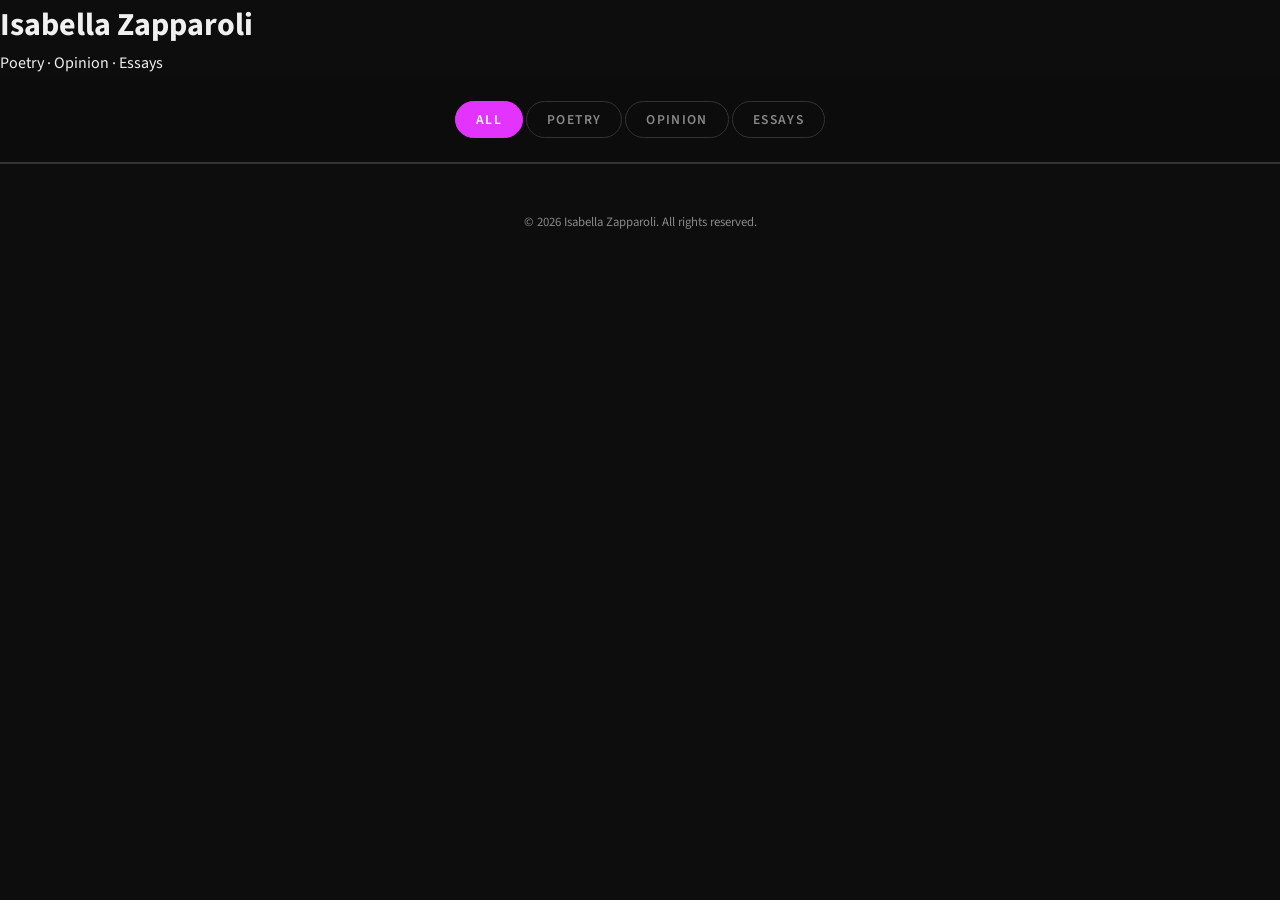
==== index.html @ a31c7388 "Update site with Isabella Zapparoli branding and all 7 writing pieces" ====
<!DOCTYPE html>
<html lang="en">
<head>
    <meta charset="UTF-8">
    <meta name="viewport" content="width=device-width, initial-scale=1.0">
    <title>Isabella Zapparoli — Poetry · Opinion · Essays</title>
    <meta name="description" content="Writing portfolio of Isabella Zapparoli — poetry, opinion pieces, and essays.">
    <link rel="preconnect" href="https://fonts.googleapis.com">
    <link rel="preconnect" href="https://fonts.gstatic.com" crossorigin>
    <link href="https://fonts.googleapis.com/css2?family=Playfair+Display:ital,wght@0,400;0,500;0,600;0,700;0,800;0,900;1,400;1,500;1,600;1,700&family=Source+Sans+3:ital,wght@0,300;0,400;0,500;0,600;0,700;1,300;1,400;1,500&display=swap" rel="stylesheet">
    <link rel="stylesheet" href="./style.css">
</head>
<body>

    <!-- Hero -->
    <header class="hero">
        <div class="hero-inner">
            <h1 class="hero-title">Isabella Zapparoli</h1>
            <p class="hero-subtitle">Poetry · Opinion · Essays</p>
        </div>
        <div class="hero-decoration" aria-hidden="true">
            <span class="deco-line deco-line--1"></span>
            <span class="deco-line deco-line--2"></span>
            <span class="deco-line deco-line--3"></span>
        </div>
    </header>

    <!-- Sticky Filter Bar -->
    <nav class="filter-bar" id="filterBar">
        <div class="filter-bar-inner">
            <button class="filter-btn active" data-filter="All">All</button>
            <button class="filter-btn" data-filter="Poetry">Poetry</button>
            <button class="filter-btn" data-filter="Opinion">Opinion</button>
            <button class="filter-btn" data-filter="Essays">Essays</button>
        </div>
    </nav>

    <!-- Card Grid -->
    <main class="grid-container" id="gridContainer">
        <div class="card-grid" id="cardGrid">
            <!-- Cards injected by JS -->
        </div>
        <div class="no-results" id="noResults" style="display:none;">
            <p>No pieces in this category yet.</p>
        </div>
    </main>

    <!-- Reader Overlay -->
    <div class="reader-overlay" id="readerOverlay" aria-hidden="true">
        <div class="reader-backdrop" id="readerBackdrop"></div>
        <div class="reader-panel" id="readerPanel">
            <button class="reader-close" id="readerClose" aria-label="Close reader">
                <svg width="28" height="28" viewBox="0 0 28 28" fill="none">
                    <line x1="6" y1="6" x2="22" y2="22" stroke="currentColor" stroke-width="2" stroke-linecap="round"/>
                    <line x1="22" y1="6" x2="6" y2="22" stroke="currentColor" stroke-width="2" stroke-linecap="round"/>
                </svg>
            </button>
            <div class="reader-content" id="readerContent">
                <!-- Filled by JS -->
            </div>
        </div>
    </div>

    <!-- Footer -->
    <footer class="site-footer">
        <p>&copy; 2026 Isabella Zapparoli. All rights reserved.</p>
    </footer>

    <script src="./app.js"></script>
</body>
</html>
---- style.css ----
/* === VARIABLES === */
:root {
  --color-bg: #0d0d0d;
  --color-surface: #1a1a1a;
  --color-surface-hover: #252525;
  --color-accent-1: #FF6B35;
  --color-accent-2: #E233FF;
  --color-accent-3: #00D4AA;
  --color-accent-4: #FFD700;
  --color-text: #f0f0f0;
  --color-text-muted: #888;
  --color-border: #333;
  --font-display: 'Playfair Display', Georgia, serif;
  --font-body: 'Source Sans 3', 'Segoe UI', sans-serif;
  --radius: 8px;
  --transition: 0.3s cubic-bezier(0.25, 0.46, 0.45, 0.94);
}

/* === RESET === */
*, *::before, *::after {
  margin: 0;
  padding: 0;
  box-sizing: border-box;
}

html {
  scroll-behavior: smooth;
}

body {
  font-family: var(--font-body);
  background: var(--color-bg);
  color: var(--color-text);
  line-height: 1.6;
  min-height: 100vh;
}

/* === HEADER === */
.site-header {
  text-align: center;
  padding: 5rem 2rem 3rem;
  background: linear-gradient(135deg, #0d0d0d 0%, #1a0a2e 50%, #0d0d0d 100%);
  position: relative;
  overflow: hidden;
}

.site-header::before {
  content: '';
  position: absolute;
  top: -50%;
  left: -50%;
  width: 200%;
  height: 200%;
  background: radial-gradient(circle at 30% 50%, rgba(226, 51, 255, 0.08) 0%, transparent 50%),
              radial-gradient(circle at 70% 50%, rgba(255, 107, 53, 0.08) 0%, transparent 50%);
  animation: headerGlow 8s ease-in-out infinite alternate;
}

@keyframes headerGlow {
  0% { transform: translate(0, 0); }
  100% { transform: translate(-5%, 5%); }
}

.site-title {
  font-family: var(--font-display);
  font-size: clamp(2.5rem, 6vw, 5rem);
  font-weight: 900;
  letter-spacing: -0.02em;
  background: linear-gradient(135deg, var(--color-accent-1), var(--color-accent-2));
  -webkit-background-clip: text;
  -webkit-text-fill-color: transparent;
  background-clip: text;
  position: relative;
  z-index: 1;
}

.site-subtitle {
  font-family: var(--font-body);
  font-size: 1.1rem;
  font-weight: 300;
  letter-spacing: 0.3em;
  text-transform: uppercase;
  color: var(--color-text-muted);
  margin-top: 0.75rem;
  position: relative;
  z-index: 1;
}

/* === FILTER BAR === */
.filter-bar {
  display: flex;
  justify-content: center;
  gap: 0.5rem;
  padding: 1.5rem 2rem;
  flex-wrap: wrap;
  position: sticky;
  top: 0;
  z-index: 100;
  background: rgba(13, 13, 13, 0.9);
  backdrop-filter: blur(12px);
  border-bottom: 1px solid var(--color-border);
}

.filter-btn {
  font-family: var(--font-body);
  font-size: 0.85rem;
  font-weight: 600;
  text-transform: uppercase;
  letter-spacing: 0.1em;
  padding: 0.5rem 1.25rem;
  border: 1px solid var(--color-border);
  border-radius: 2rem;
  background: transparent;
  color: var(--color-text-muted);
  cursor: pointer;
  transition: var(--transition);
}

.filter-btn:hover {
  border-color: var(--color-accent-2);
  color: var(--color-text);
}

.filter-btn.active {
  background: var(--color-accent-2);
  border-color: var(--color-accent-2);
  color: #fff;
}

/* === FEED === */
.feed {
  max-width: 1200px;
  margin: 0 auto;
  padding: 3rem 2rem;
  display: grid;
  grid-template-columns: repeat(auto-fill, minmax(320px, 1fr));
  gap: 2rem;
}

/* === CARD === */
.card {
  background: var(--color-surface);
  border: 1px solid var(--color-border);
  border-radius: var(--radius);
  padding: 2rem;
  cursor: pointer;
  transition: var(--transition);
  position: relative;
  overflow: hidden;
  opacity: 0;
  transform: translateY(20px);
  animation: cardIn 0.5s ease forwards;
}

.card:hover {
  background: var(--color-surface-hover);
  border-color: var(--color-accent-2);
  transform: translateY(-4px);
  box-shadow: 0 12px 40px rgba(226, 51, 255, 0.1);
}

.card::before {
  content: '';
  position: absolute;
  top: 0;
  left: 0;
  right: 0;
  height: 3px;
}

.card[data-category="poetry"]::before {
  background: linear-gradient(90deg, var(--color-accent-2), var(--color-accent-3));
}

.card[data-category="opinion"]::before {
  background: linear-gradient(90deg, var(--color-accent-1), var(--color-accent-4));
}

.card[data-category="essay"]::before {
  background: linear-gradient(90deg, var(--color-accent-3), var(--color-accent-1));
}

.card[data-category="prose"]::before {
  background: linear-gradient(90deg, var(--color-accent-4), var(--color-accent-2));
}

@keyframes cardIn {
  to {
    opacity: 1;
    transform: translateY(0);
  }
}

.card-category {
  font-family: var(--font-body);
  font-size: 0.7rem;
  font-weight: 700;
  text-transform: uppercase;
  letter-spacing: 0.15em;
  color: var(--color-accent-2);
  margin-bottom: 0.75rem;
}

.card[data-category="poetry"] .card-category { color: var(--color-accent-2); }
.card[data-category="opinion"] .card-category { color: var(--color-accent-1); }
.card[data-category="essay"] .card-category { color: var(--color-accent-3); }
.card[data-category="prose"] .card-category { color: var(--color-accent-4); }

.card-title {
  font-family: var(--font-display);
  font-size: 1.5rem;
  font-weight: 700;
  line-height: 1.3;
  margin-bottom: 0.75rem;
}

.card-excerpt {
  font-size: 0.95rem;
  color: var(--color-text-muted);
  line-height: 1.7;
  display: -webkit-box;
  -webkit-line-clamp: 4;
  -webkit-box-orient: vertical;
  overflow: hidden;
}

.card-date {
  font-size: 0.75rem;
  color: var(--color-text-muted);
  margin-top: 1.25rem;
  opacity: 0.6;
}

.card-tags {
  display: flex;
  gap: 0.4rem;
  margin-top: 1rem;
  flex-wrap: wrap;
}

.card-tag {
  font-size: 0.65rem;
  font-weight: 600;
  text-transform: uppercase;
  letter-spacing: 0.08em;
  padding: 0.2rem 0.6rem;
  border-radius: 1rem;
  background: rgba(226, 51, 255, 0.1);
  color: var(--color-accent-2);
}

/* === READER OVERLAY === */
.reader-overlay {
  display: none;
  position: fixed;
  inset: 0;
  z-index: 1000;
  background: rgba(0, 0, 0, 0.85);
  backdrop-filter: blur(20px);
  overflow-y: auto;
  padding: 3rem 2rem;
  animation: fadeIn 0.3s ease;
}

.reader-overlay.active {
  display: flex;
  justify-content: center;
  align-items: flex-start;
}

@keyframes fadeIn {
  from { opacity: 0; }
  to { opacity: 1; }
}

.reader-content {
  max-width: 700px;
  width: 100%;
  position: relative;
  padding: 3rem 0;
}

.reader-close {
  position: fixed;
  top: 1.5rem;
  right: 1.5rem;
  font-size: 2rem;
  background: none;
  border: none;
  color: var(--color-text-muted);
  cursor: pointer;
  transition: var(--transition);
  z-index: 1001;
}

.reader-close:hover {
  color: var(--color-text);
  transform: rotate(90deg);
}

.reader-category {
  font-size: 0.75rem;
  font-weight: 700;
  text-transform: uppercase;
  letter-spacing: 0.15em;
  color: var(--color-accent-2);
}

.reader-title {
  font-family: var(--font-display);
  font-size: clamp(2rem, 4vw, 3rem);
  font-weight: 900;
  line-height: 1.2;
  margin: 0.75rem 0;
  background: linear-gradient(135deg, var(--color-text), var(--color-accent-2));
  -webkit-background-clip: text;
  -webkit-text-fill-color: transparent;
  background-clip: text;
}

.reader-date {
  display: block;
  font-size: 0.85rem;
  color: var(--color-text-muted);
  margin-bottom: 2.5rem;
  padding-bottom: 1.5rem;
  border-bottom: 1px solid var(--color-border);
}

.reader-body {
  font-size: 1.15rem;
  line-height: 1.9;
  color: var(--color-text);
  white-space: pre-wrap;
  font-family: var(--font-body);
}

/* === FOOTER === */
.site-footer {
  text-align: center;
  padding: 3rem 2rem;
  color: var(--color-text-muted);
  font-size: 0.8rem;
  border-top: 1px solid var(--color-border);
}

/* === RESPONSIVE === */
@media (max-width: 600px) {
  .feed {
    grid-template-columns: 1fr;
    padding: 1.5rem 1rem;
  }
  .card {
    padding: 1.5rem;
  }
  .reader-content {
    padding: 2rem 0;
  }
}

/* === EMPTY STATE === */
.empty-state {
  grid-column: 1 / -1;
  text-align: center;
  padding: 4rem 2rem;
  color: var(--color-text-muted);
  font-size: 1.1rem;
  font-style: italic;
}
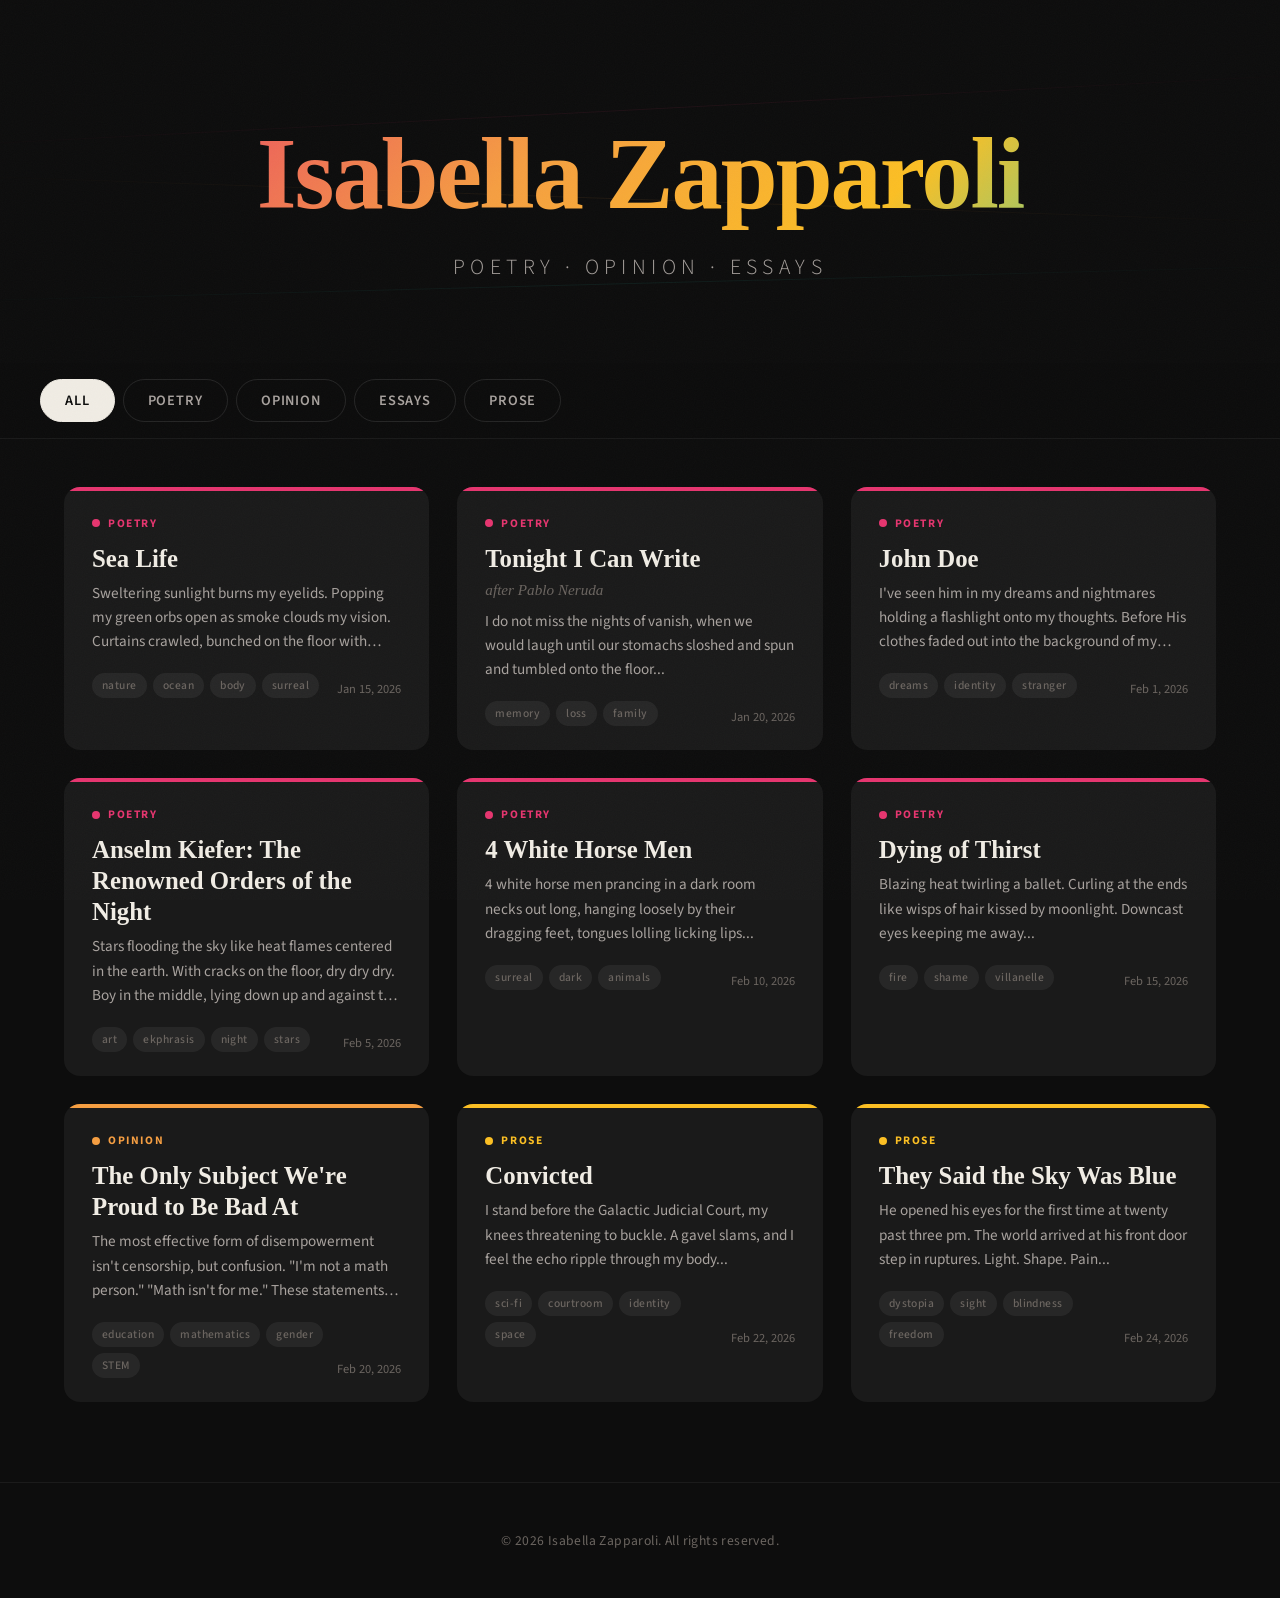
==== commit 86287215: "Add prose stories: Convicted and They Said the Sky Was Blue" ====
--- a/index.html
+++ b/index.html
@@ -32,6 +32,7 @@
             <button class="filter-btn" data-filter="Poetry">Poetry</button>
             <button class="filter-btn" data-filter="Opinion">Opinion</button>
             <button class="filter-btn" data-filter="Essays">Essays</button>
+            <button class="filter-btn" data-filter="Prose">Prose</button>
         </div>
     </nav>
 
--- a/style.css
+++ b/style.css
@@ -1,369 +1,681 @@
-/* === VARIABLES === */
+/* ========================================
+   VARIABLES & RESET
+   ======================================== */
 :root {
-  --color-bg: #0d0d0d;
-  --color-surface: #1a1a1a;
-  --color-surface-hover: #252525;
-  --color-accent-1: #FF6B35;
-  --color-accent-2: #E233FF;
-  --color-accent-3: #00D4AA;
-  --color-accent-4: #FFD700;
-  --color-text: #f0f0f0;
-  --color-text-muted: #888;
-  --color-border: #333;
-  --font-display: 'Playfair Display', Georgia, serif;
-  --font-body: 'Source Sans 3', 'Segoe UI', sans-serif;
-  --radius: 8px;
-  --transition: 0.3s cubic-bezier(0.25, 0.46, 0.45, 0.94);
-}
-
-/* === RESET === */
+    --bg: #0d0d0d;
+    --bg-elevated: #161616;
+    --bg-card: #1a1a1a;
+    --text-primary: #f0ece4;
+    --text-secondary: #a8a29e;
+    --text-muted: #6b6560;
+
+    --accent-magenta: #e6356f;
+    --accent-orange: #f59e42;
+    --accent-teal: #2dd4bf;
+    --accent-gold: #fbbf24;
+
+    --color-poetry: var(--accent-magenta);
+    --color-opinion: var(--accent-orange);
+    --color-essays: var(--accent-teal);
+    --color-prose: var(--accent-gold);
+
+    --font-display: 'Playfair Display', Georgia, serif;
+    --font-body: 'Source Sans 3', 'Source Sans Pro', sans-serif;
+
+    --radius: 8px;
+    --radius-lg: 16px;
+    --transition: 0.3s cubic-bezier(0.4, 0, 0.2, 1);
+    --transition-spring: 0.5s cubic-bezier(0.34, 1.56, 0.64, 1);
+}
+
 *, *::before, *::after {
-  margin: 0;
-  padding: 0;
-  box-sizing: border-box;
+    margin: 0;
+    padding: 0;
+    box-sizing: border-box;
 }
 
 html {
-  scroll-behavior: smooth;
+    font-size: 16px;
+    scroll-behavior: smooth;
+    -webkit-font-smoothing: antialiased;
+    -moz-osx-font-smoothing: grayscale;
 }
 
 body {
-  font-family: var(--font-body);
-  background: var(--color-bg);
-  color: var(--color-text);
-  line-height: 1.6;
-  min-height: 100vh;
-}
-
-/* === HEADER === */
-.site-header {
-  text-align: center;
-  padding: 5rem 2rem 3rem;
-  background: linear-gradient(135deg, #0d0d0d 0%, #1a0a2e 50%, #0d0d0d 100%);
-  position: relative;
-  overflow: hidden;
-}
-
-.site-header::before {
-  content: '';
-  position: absolute;
-  top: -50%;
-  left: -50%;
-  width: 200%;
-  height: 200%;
-  background: radial-gradient(circle at 30% 50%, rgba(226, 51, 255, 0.08) 0%, transparent 50%),
-              radial-gradient(circle at 70% 50%, rgba(255, 107, 53, 0.08) 0%, transparent 50%);
-  animation: headerGlow 8s ease-in-out infinite alternate;
-}
-
-@keyframes headerGlow {
-  0% { transform: translate(0, 0); }
-  100% { transform: translate(-5%, 5%); }
-}
-
-.site-title {
-  font-family: var(--font-display);
-  font-size: clamp(2.5rem, 6vw, 5rem);
-  font-weight: 900;
-  letter-spacing: -0.02em;
-  background: linear-gradient(135deg, var(--color-accent-1), var(--color-accent-2));
-  -webkit-background-clip: text;
-  -webkit-text-fill-color: transparent;
-  background-clip: text;
-  position: relative;
-  z-index: 1;
-}
-
-.site-subtitle {
-  font-family: var(--font-body);
-  font-size: 1.1rem;
-  font-weight: 300;
-  letter-spacing: 0.3em;
-  text-transform: uppercase;
-  color: var(--color-text-muted);
-  margin-top: 0.75rem;
-  position: relative;
-  z-index: 1;
-}
-
-/* === FILTER BAR === */
+    font-family: var(--font-body);
+    background: var(--bg);
+    color: var(--text-primary);
+    min-height: 100vh;
+    overflow-x: hidden;
+}
+
+::selection {
+    background: var(--accent-magenta);
+    color: #fff;
+}
+
+/* ========================================
+   HERO
+   ======================================== */
+.hero {
+    position: relative;
+    padding: 120px 24px 80px;
+    text-align: center;
+    overflow: hidden;
+}
+
+.hero-inner {
+    position: relative;
+    z-index: 2;
+}
+
+.hero-title {
+    font-family: var(--font-display);
+    font-weight: 800;
+    font-size: clamp(3rem, 8vw, 6.5rem);
+    line-height: 1.05;
+    letter-spacing: -0.02em;
+    background: linear-gradient(135deg, var(--accent-magenta), var(--accent-orange) 40%, var(--accent-gold) 70%, var(--accent-teal));
+    -webkit-background-clip: text;
+    -webkit-text-fill-color: transparent;
+    background-clip: text;
+    padding-bottom: 8px;
+    animation: heroFadeIn 1s ease-out both;
+}
+
+.hero-subtitle {
+    font-family: var(--font-body);
+    font-weight: 300;
+    font-size: clamp(1rem, 2.5vw, 1.35rem);
+    color: var(--text-secondary);
+    letter-spacing: 0.25em;
+    text-transform: uppercase;
+    margin-top: 16px;
+    animation: heroFadeIn 1s 0.25s ease-out both;
+}
+
+/* Decorative lines */
+.hero-decoration {
+    position: absolute;
+    inset: 0;
+    z-index: 1;
+    pointer-events: none;
+}
+
+.deco-line {
+    position: absolute;
+    background: linear-gradient(90deg, transparent, var(--accent-magenta), transparent);
+    opacity: 0.08;
+}
+
+.deco-line--1 {
+    top: 30%;
+    left: -10%;
+    width: 120%;
+    height: 1px;
+    transform: rotate(-3deg);
+}
+
+.deco-line--2 {
+    top: 55%;
+    left: -5%;
+    width: 110%;
+    height: 1px;
+    background: linear-gradient(90deg, transparent, var(--accent-orange), transparent);
+    transform: rotate(2deg);
+}
+
+.deco-line--3 {
+    top: 78%;
+    left: -8%;
+    width: 115%;
+    height: 1px;
+    background: linear-gradient(90deg, transparent, var(--accent-teal), transparent);
+    transform: rotate(-1.5deg);
+}
+
+@keyframes heroFadeIn {
+    from {
+        opacity: 0;
+        transform: translateY(24px);
+    }
+    to {
+        opacity: 1;
+        transform: translateY(0);
+    }
+}
+
+/* ========================================
+   FILTER BAR
+   ======================================== */
 .filter-bar {
-  display: flex;
-  justify-content: center;
-  gap: 0.5rem;
-  padding: 1.5rem 2rem;
-  flex-wrap: wrap;
-  position: sticky;
-  top: 0;
-  z-index: 100;
-  background: rgba(13, 13, 13, 0.9);
-  backdrop-filter: blur(12px);
-  border-bottom: 1px solid var(--color-border);
+    position: sticky;
+    top: 0;
+    z-index: 100;
+    padding: 0 24px;
+    background: rgba(13, 13, 13, 0.7);
+    backdrop-filter: blur(20px) saturate(1.5);
+    -webkit-backdrop-filter: blur(20px) saturate(1.5);
+    border-bottom: 1px solid rgba(255,255,255,0.06);
+    transition: box-shadow var(--transition);
+}
+
+.filter-bar.scrolled {
+    box-shadow: 0 4px 30px rgba(0,0,0,0.5);
+}
+
+.filter-bar-inner {
+    max-width: 1200px;
+    margin: 0 auto;
+    display: flex;
+    gap: 8px;
+    padding: 16px 0;
+    overflow-x: auto;
+    -ms-overflow-style: none;
+    scrollbar-width: none;
+}
+
+.filter-bar-inner::-webkit-scrollbar {
+    display: none;
 }
 
 .filter-btn {
-  font-family: var(--font-body);
-  font-size: 0.85rem;
-  font-weight: 600;
-  text-transform: uppercase;
-  letter-spacing: 0.1em;
-  padding: 0.5rem 1.25rem;
-  border: 1px solid var(--color-border);
-  border-radius: 2rem;
-  background: transparent;
-  color: var(--color-text-muted);
-  cursor: pointer;
-  transition: var(--transition);
+    font-family: var(--font-body);
+    font-size: 0.9rem;
+    font-weight: 600;
+    letter-spacing: 0.06em;
+    text-transform: uppercase;
+    padding: 10px 24px;
+    border: 1px solid rgba(255,255,255,0.1);
+    border-radius: 100px;
+    background: transparent;
+    color: var(--text-secondary);
+    cursor: pointer;
+    transition: all var(--transition);
+    white-space: nowrap;
+    flex-shrink: 0;
 }
 
 .filter-btn:hover {
-  border-color: var(--color-accent-2);
-  color: var(--color-text);
+    border-color: rgba(255,255,255,0.25);
+    color: var(--text-primary);
+    background: rgba(255,255,255,0.04);
 }
 
 .filter-btn.active {
-  background: var(--color-accent-2);
-  border-color: var(--color-accent-2);
-  color: #fff;
-}
-
-/* === FEED === */
-.feed {
-  max-width: 1200px;
-  margin: 0 auto;
-  padding: 3rem 2rem;
-  display: grid;
-  grid-template-columns: repeat(auto-fill, minmax(320px, 1fr));
-  gap: 2rem;
-}
-
-/* === CARD === */
+    background: var(--text-primary);
+    color: var(--bg);
+    border-color: var(--text-primary);
+}
+
+/* ========================================
+   CARD GRID
+   ======================================== */
+.grid-container {
+    max-width: 1200px;
+    margin: 0 auto;
+    padding: 48px 24px 80px;
+    min-height: 50vh;
+}
+
+.card-grid {
+    display: grid;
+    grid-template-columns: repeat(auto-fill, minmax(340px, 1fr));
+    gap: 28px;
+}
+
+.no-results {
+    text-align: center;
+    padding: 80px 24px;
+}
+
+.no-results p {
+    font-family: var(--font-display);
+    font-size: 1.25rem;
+    font-style: italic;
+    color: var(--text-muted);
+}
+
+/* ========================================
+   CARDS
+   ======================================== */
 .card {
-  background: var(--color-surface);
-  border: 1px solid var(--color-border);
-  border-radius: var(--radius);
-  padding: 2rem;
-  cursor: pointer;
-  transition: var(--transition);
-  position: relative;
-  overflow: hidden;
-  opacity: 0;
-  transform: translateY(20px);
-  animation: cardIn 0.5s ease forwards;
+    position: relative;
+    background: var(--bg-card);
+    border-radius: var(--radius-lg);
+    overflow: hidden;
+    cursor: pointer;
+    transition: transform var(--transition), box-shadow var(--transition);
+    /* Staggered entrance animation */
+    opacity: 0;
+    transform: translateY(40px);
+    animation: cardEnter 0.6s ease-out forwards;
 }
 
 .card:hover {
-  background: var(--color-surface-hover);
-  border-color: var(--color-accent-2);
-  transform: translateY(-4px);
-  box-shadow: 0 12px 40px rgba(226, 51, 255, 0.1);
-}
-
+    transform: translateY(-4px);
+    box-shadow: 0 16px 48px rgba(0,0,0,0.4);
+}
+
+.card:active {
+    transform: translateY(-2px) scale(0.995);
+}
+
+/* Color top border per category */
 .card::before {
-  content: '';
-  position: absolute;
-  top: 0;
-  left: 0;
-  right: 0;
-  height: 3px;
-}
-
-.card[data-category="poetry"]::before {
-  background: linear-gradient(90deg, var(--color-accent-2), var(--color-accent-3));
-}
-
-.card[data-category="opinion"]::before {
-  background: linear-gradient(90deg, var(--color-accent-1), var(--color-accent-4));
-}
-
-.card[data-category="essay"]::before {
-  background: linear-gradient(90deg, var(--color-accent-3), var(--color-accent-1));
-}
-
-.card[data-category="prose"]::before {
-  background: linear-gradient(90deg, var(--color-accent-4), var(--color-accent-2));
-}
-
-@keyframes cardIn {
-  to {
+    content: '';
+    position: absolute;
+    top: 0;
+    left: 0;
+    right: 0;
+    height: 4px;
+    background: var(--card-accent);
+}
+
+.card-inner {
+    padding: 28px 28px 24px;
+}
+
+.card-category {
+    font-family: var(--font-body);
+    font-size: 0.72rem;
+    font-weight: 700;
+    letter-spacing: 0.14em;
+    text-transform: uppercase;
+    color: var(--card-accent);
+    margin-bottom: 12px;
+    display: flex;
+    align-items: center;
+    gap: 8px;
+}
+
+.card-category::before {
+    content: '';
+    display: inline-block;
+    width: 8px;
+    height: 8px;
+    border-radius: 50%;
+    background: var(--card-accent);
+    flex-shrink: 0;
+}
+
+.card-title {
+    font-family: var(--font-display);
+    font-size: 1.55rem;
+    font-weight: 700;
+    line-height: 1.25;
+    color: var(--text-primary);
+    margin-bottom: 6px;
+    transition: color var(--transition);
+}
+
+.card:hover .card-title {
+    color: #fff;
+}
+
+.card-subtitle {
+    font-family: var(--font-display);
+    font-size: 0.95rem;
+    font-style: italic;
+    color: var(--text-muted);
+    margin-bottom: 10px;
+}
+
+.card-excerpt {
+    font-family: var(--font-body);
+    font-size: 0.95rem;
+    font-weight: 400;
+    line-height: 1.6;
+    color: var(--text-secondary);
+    margin-bottom: 20px;
+    display: -webkit-box;
+    -webkit-line-clamp: 3;
+    -webkit-box-orient: vertical;
+    overflow: hidden;
+}
+
+.card-meta {
+    display: flex;
+    justify-content: space-between;
+    align-items: flex-end;
+    gap: 12px;
+}
+
+.card-tags {
+    display: flex;
+    flex-wrap: wrap;
+    gap: 6px;
+    flex: 1;
+}
+
+.card-tag {
+    font-size: 0.72rem;
+    font-weight: 500;
+    letter-spacing: 0.04em;
+    padding: 4px 10px;
+    border-radius: 100px;
+    background: rgba(255,255,255,0.06);
+    color: var(--text-muted);
+    transition: background var(--transition), color var(--transition);
+}
+
+.card:hover .card-tag {
+    background: rgba(255,255,255,0.1);
+    color: var(--text-secondary);
+}
+
+.card-date {
+    font-size: 0.78rem;
+    font-weight: 400;
+    color: var(--text-muted);
+    white-space: nowrap;
+    flex-shrink: 0;
+}
+
+/* Card entrance animation */
+@keyframes cardEnter {
+    from {
+        opacity: 0;
+        transform: translateY(40px);
+    }
+    to {
+        opacity: 1;
+        transform: translateY(0);
+    }
+}
+
+/* ========================================
+   READER OVERLAY
+   ======================================== */
+.reader-overlay {
+    position: fixed;
+    inset: 0;
+    z-index: 1000;
+    display: flex;
+    align-items: stretch;
+    justify-content: center;
+    pointer-events: none;
+    opacity: 0;
+    transition: opacity 0.35s ease;
+}
+
+.reader-overlay.open {
+    pointer-events: auto;
     opacity: 1;
+}
+
+.reader-backdrop {
+    position: absolute;
+    inset: 0;
+    background: rgba(0, 0, 0, 0.85);
+    backdrop-filter: blur(8px);
+    -webkit-backdrop-filter: blur(8px);
+}
+
+.reader-panel {
+    position: relative;
+    z-index: 2;
+    width: 100%;
+    max-width: 720px;
+    background: var(--bg-elevated);
+    overflow-y: auto;
+    padding: 72px 56px 80px;
+    transform: translateY(30px);
+    transition: transform 0.4s cubic-bezier(0.4, 0, 0.2, 1);
+}
+
+.reader-overlay.open .reader-panel {
     transform: translateY(0);
-  }
-}
-
-.card-category {
-  font-family: var(--font-body);
-  font-size: 0.7rem;
-  font-weight: 700;
-  text-transform: uppercase;
-  letter-spacing: 0.15em;
-  color: var(--color-accent-2);
-  margin-bottom: 0.75rem;
-}
-
-.card[data-category="poetry"] .card-category { color: var(--color-accent-2); }
-.card[data-category="opinion"] .card-category { color: var(--color-accent-1); }
-.card[data-category="essay"] .card-category { color: var(--color-accent-3); }
-.card[data-category="prose"] .card-category { color: var(--color-accent-4); }
-
-.card-title {
-  font-family: var(--font-display);
-  font-size: 1.5rem;
-  font-weight: 700;
-  line-height: 1.3;
-  margin-bottom: 0.75rem;
-}
-
-.card-excerpt {
-  font-size: 0.95rem;
-  color: var(--color-text-muted);
-  line-height: 1.7;
-  display: -webkit-box;
-  -webkit-line-clamp: 4;
-  -webkit-box-orient: vertical;
-  overflow: hidden;
-}
-
-.card-date {
-  font-size: 0.75rem;
-  color: var(--color-text-muted);
-  margin-top: 1.25rem;
-  opacity: 0.6;
-}
-
-.card-tags {
-  display: flex;
-  gap: 0.4rem;
-  margin-top: 1rem;
-  flex-wrap: wrap;
-}
-
-.card-tag {
-  font-size: 0.65rem;
-  font-weight: 600;
-  text-transform: uppercase;
-  letter-spacing: 0.08em;
-  padding: 0.2rem 0.6rem;
-  border-radius: 1rem;
-  background: rgba(226, 51, 255, 0.1);
-  color: var(--color-accent-2);
-}
-
-/* === READER OVERLAY === */
-.reader-overlay {
-  display: none;
-  position: fixed;
-  inset: 0;
-  z-index: 1000;
-  background: rgba(0, 0, 0, 0.85);
-  backdrop-filter: blur(20px);
-  overflow-y: auto;
-  padding: 3rem 2rem;
-  animation: fadeIn 0.3s ease;
-}
-
-.reader-overlay.active {
-  display: flex;
-  justify-content: center;
-  align-items: flex-start;
-}
-
-@keyframes fadeIn {
-  from { opacity: 0; }
-  to { opacity: 1; }
-}
-
-.reader-content {
-  max-width: 700px;
-  width: 100%;
-  position: relative;
-  padding: 3rem 0;
 }
 
 .reader-close {
-  position: fixed;
-  top: 1.5rem;
-  right: 1.5rem;
-  font-size: 2rem;
-  background: none;
-  border: none;
-  color: var(--color-text-muted);
-  cursor: pointer;
-  transition: var(--transition);
-  z-index: 1001;
+    position: fixed;
+    top: 20px;
+    right: 24px;
+    z-index: 10;
+    width: 48px;
+    height: 48px;
+    display: flex;
+    align-items: center;
+    justify-content: center;
+    border: 1px solid rgba(255,255,255,0.15);
+    border-radius: 50%;
+    background: rgba(13, 13, 13, 0.8);
+    backdrop-filter: blur(10px);
+    -webkit-backdrop-filter: blur(10px);
+    color: var(--text-secondary);
+    cursor: pointer;
+    transition: all var(--transition);
 }
 
 .reader-close:hover {
-  color: var(--color-text);
-  transform: rotate(90deg);
+    color: #fff;
+    border-color: rgba(255,255,255,0.35);
+    background: rgba(230, 53, 111, 0.3);
+}
+
+/* Reader content styling */
+.reader-header {
+    margin-bottom: 48px;
+    padding-bottom: 32px;
+    border-bottom: 1px solid rgba(255,255,255,0.06);
 }
 
 .reader-category {
-  font-size: 0.75rem;
-  font-weight: 700;
-  text-transform: uppercase;
-  letter-spacing: 0.15em;
-  color: var(--color-accent-2);
+    font-family: var(--font-body);
+    font-size: 0.75rem;
+    font-weight: 700;
+    letter-spacing: 0.14em;
+    text-transform: uppercase;
+    margin-bottom: 16px;
+    display: flex;
+    align-items: center;
+    gap: 8px;
+}
+
+.reader-category::before {
+    content: '';
+    display: inline-block;
+    width: 8px;
+    height: 8px;
+    border-radius: 50%;
+    background: currentColor;
 }
 
 .reader-title {
-  font-family: var(--font-display);
-  font-size: clamp(2rem, 4vw, 3rem);
-  font-weight: 900;
-  line-height: 1.2;
-  margin: 0.75rem 0;
-  background: linear-gradient(135deg, var(--color-text), var(--color-accent-2));
-  -webkit-background-clip: text;
-  -webkit-text-fill-color: transparent;
-  background-clip: text;
-}
-
-.reader-date {
-  display: block;
-  font-size: 0.85rem;
-  color: var(--color-text-muted);
-  margin-bottom: 2.5rem;
-  padding-bottom: 1.5rem;
-  border-bottom: 1px solid var(--color-border);
-}
-
+    font-family: var(--font-display);
+    font-size: clamp(2rem, 5vw, 3rem);
+    font-weight: 800;
+    line-height: 1.15;
+    color: #fff;
+    margin-bottom: 8px;
+}
+
+.reader-subtitle-text {
+    font-family: var(--font-display);
+    font-size: 1.15rem;
+    font-style: italic;
+    color: var(--text-muted);
+    margin-top: 8px;
+}
+
+.reader-author {
+    font-family: var(--font-body);
+    font-size: 0.9rem;
+    font-weight: 500;
+    color: var(--text-secondary);
+    margin-top: 12px;
+}
+
+.reader-submitted {
+    font-family: var(--font-body);
+    font-size: 0.8rem;
+    font-weight: 400;
+    color: var(--text-muted);
+    margin-top: 8px;
+    font-style: italic;
+}
+
+.reader-tags {
+    display: flex;
+    flex-wrap: wrap;
+    gap: 8px;
+    margin-top: 20px;
+}
+
+.reader-tag {
+    font-size: 0.75rem;
+    font-weight: 500;
+    letter-spacing: 0.04em;
+    padding: 5px 14px;
+    border-radius: 100px;
+    background: rgba(255,255,255,0.06);
+    color: var(--text-muted);
+}
+
+/* Poetry body: preserve line breaks */
 .reader-body {
-  font-size: 1.15rem;
-  line-height: 1.9;
-  color: var(--color-text);
-  white-space: pre-wrap;
-  font-family: var(--font-body);
-}
-
-/* === FOOTER === */
+    font-family: var(--font-body);
+    font-size: 1.1rem;
+    line-height: 1.85;
+    color: var(--text-primary);
+}
+
+.reader-body.poetry {
+    white-space: pre-wrap;
+    font-size: 1.05rem;
+    line-height: 1.8;
+}
+
+/* Prose (opinion/essay) styling */
+.reader-body.prose p {
+    margin-bottom: 1.5em;
+    text-indent: 0;
+}
+
+.reader-body.prose p:first-child {
+    font-size: 1.15rem;
+    font-weight: 500;
+    color: #fff;
+}
+
+/* ========================================
+   FOOTER
+   ======================================== */
 .site-footer {
-  text-align: center;
-  padding: 3rem 2rem;
-  color: var(--color-text-muted);
-  font-size: 0.8rem;
-  border-top: 1px solid var(--color-border);
-}
-
-/* === RESPONSIVE === */
-@media (max-width: 600px) {
-  .feed {
-    grid-template-columns: 1fr;
-    padding: 1.5rem 1rem;
-  }
-  .card {
-    padding: 1.5rem;
-  }
-  .reader-content {
-    padding: 2rem 0;
-  }
-}
-
-/* === EMPTY STATE === */
-.empty-state {
-  grid-column: 1 / -1;
-  text-align: center;
-  padding: 4rem 2rem;
-  color: var(--color-text-muted);
-  font-size: 1.1rem;
-  font-style: italic;
-}
+    text-align: center;
+    padding: 48px 24px;
+    border-top: 1px solid rgba(255,255,255,0.06);
+}
+
+.site-footer p {
+    font-family: var(--font-body);
+    font-size: 0.85rem;
+    font-weight: 400;
+    color: var(--text-muted);
+    letter-spacing: 0.03em;
+}
+
+/* ========================================
+   SCROLLBAR
+   ======================================== */
+::-webkit-scrollbar {
+    width: 6px;
+}
+::-webkit-scrollbar-track {
+    background: transparent;
+}
+::-webkit-scrollbar-thumb {
+    background: rgba(255,255,255,0.12);
+    border-radius: 3px;
+}
+::-webkit-scrollbar-thumb:hover {
+    background: rgba(255,255,255,0.2);
+}
+
+/* ========================================
+   RESPONSIVE
+   ======================================== */
+@media (max-width: 768px) {
+    .hero {
+        padding: 80px 20px 60px;
+    }
+
+    .card-grid {
+        grid-template-columns: 1fr;
+        gap: 20px;
+    }
+
+    .card-inner {
+        padding: 22px 22px 20px;
+    }
+
+    .card-title {
+        font-size: 1.3rem;
+    }
+
+    .reader-panel {
+        padding: 56px 28px 60px;
+    }
+
+    .reader-title {
+        font-size: 1.8rem;
+    }
+
+    .reader-close {
+        top: 12px;
+        right: 12px;
+        width: 42px;
+        height: 42px;
+    }
+
+    .filter-bar-inner {
+        padding: 12px 0;
+    }
+
+    .filter-btn {
+        padding: 8px 18px;
+        font-size: 0.82rem;
+    }
+
+    .grid-container {
+        padding: 32px 16px 60px;
+    }
+}
+
+@media (max-width: 480px) {
+    .hero {
+        padding: 64px 16px 48px;
+    }
+
+    .hero-subtitle {
+        font-size: 0.85rem;
+        letter-spacing: 0.15em;
+    }
+
+    .card-grid {
+        grid-template-columns: 1fr;
+    }
+}
+
+/* ========================================
+   BODY SCROLL LOCK (when reader open)
+   ======================================== */
+body.reader-open {
+    overflow: hidden;
+}
+
+/* ========================================
+   GRAIN OVERLAY for atmosphere
+   ======================================== */
+body::after {
+    content: '';
+    position: fixed;
+    inset: 0;
+    z-index: 9999;
+    pointer-events: none;
+    opacity: 0.025;
+    background-image: url("data:image/svg+xml,%3Csvg viewBox='0 0 256 256' xmlns='http://www.w3.org/2000/svg'%3E%3Cfilter id='noise'%3E%3CfeTurbulence type='fractalNoise' baseFrequency='0.9' numOctaves='4' stitchTiles='stitch'/%3E%3C/filter%3E%3Crect width='100%25' height='100%25' filter='url(%23noise)'/%3E%3C/svg%3E");
+    background-repeat: repeat;
+    background-size: 256px 256px;
+}
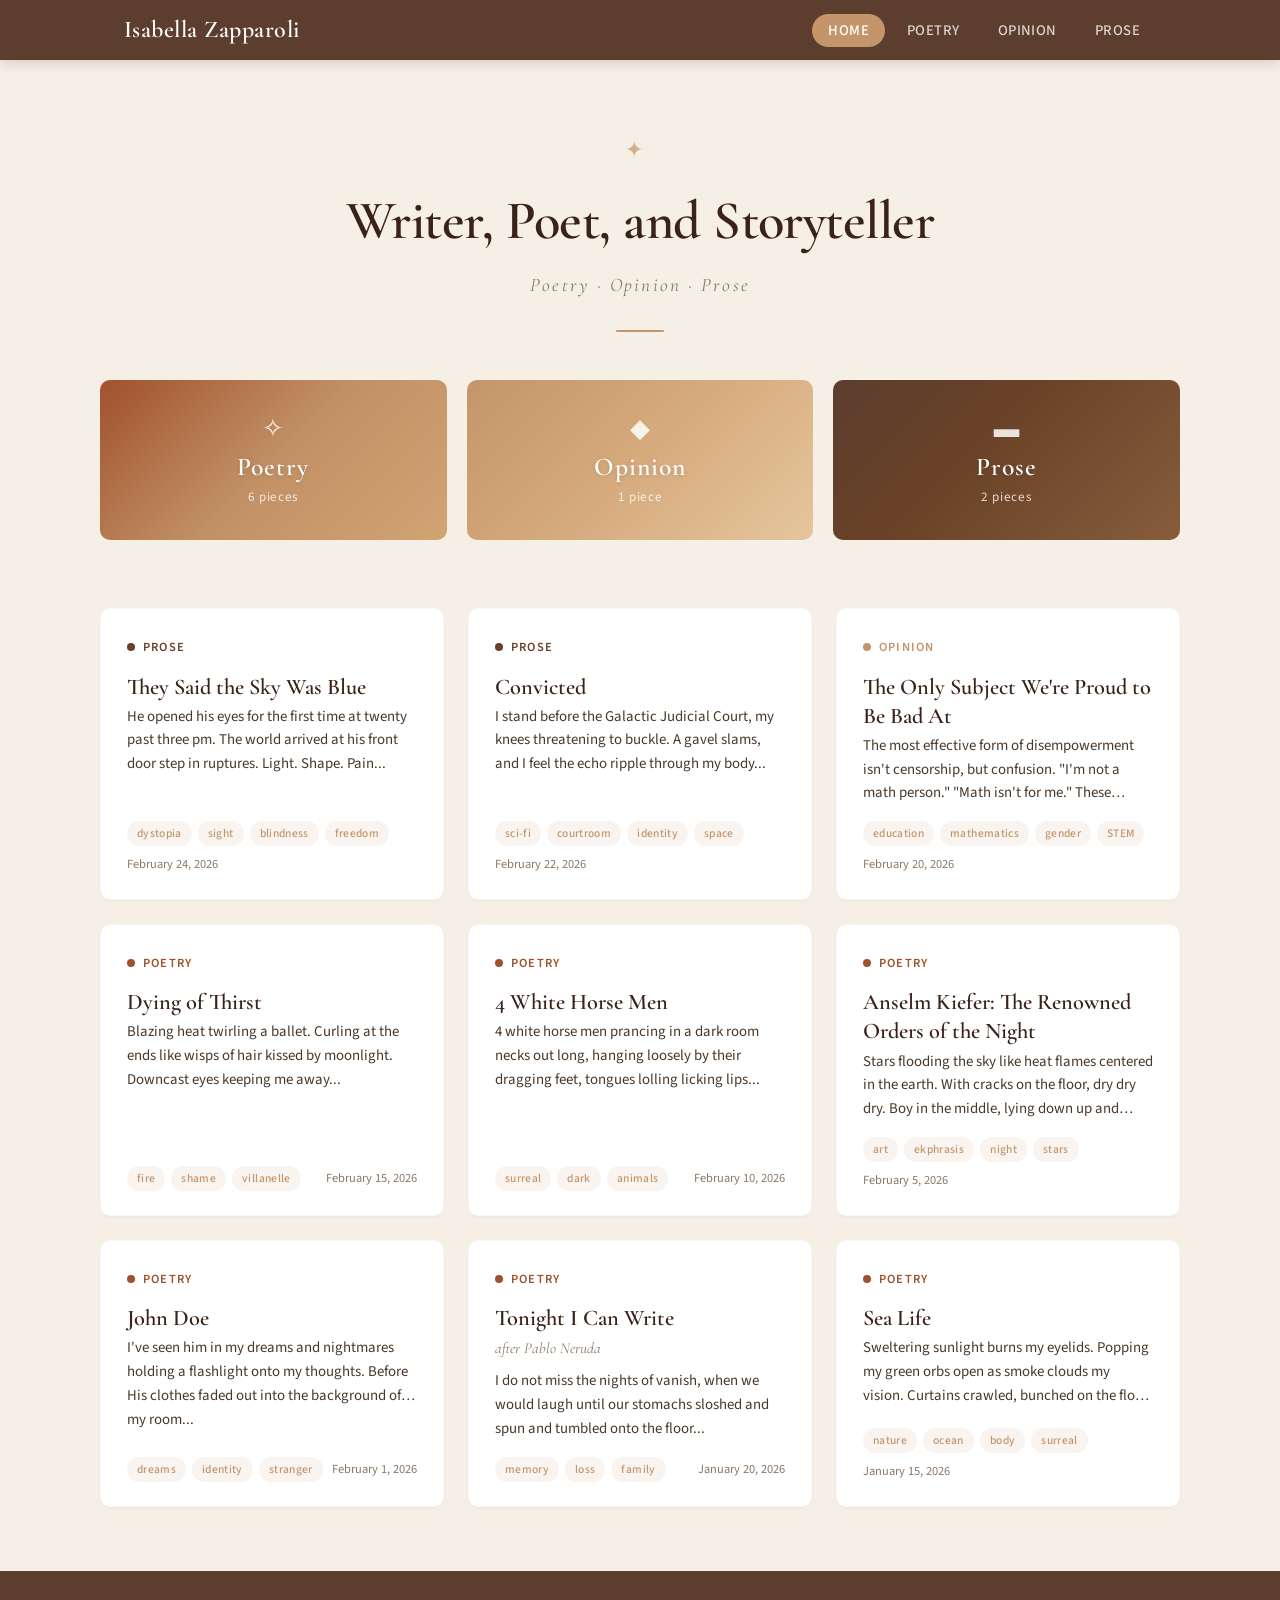
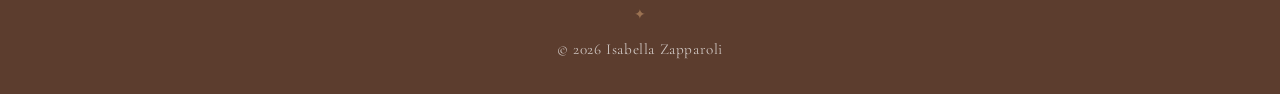
==== commit 410e45c9: "Deploy warm editorial site with custom domain" ====
--- a/index.html
+++ b/index.html
@@ -1,72 +1,107 @@
 <!DOCTYPE html>
 <html lang="en">
 <head>
-    <meta charset="UTF-8">
-    <meta name="viewport" content="width=device-width, initial-scale=1.0">
-    <title>Isabella Zapparoli — Poetry · Opinion · Essays</title>
-    <meta name="description" content="Writing portfolio of Isabella Zapparoli — poetry, opinion pieces, and essays.">
-    <link rel="preconnect" href="https://fonts.googleapis.com">
-    <link rel="preconnect" href="https://fonts.gstatic.com" crossorigin>
-    <link href="https://fonts.googleapis.com/css2?family=Playfair+Display:ital,wght@0,400;0,500;0,600;0,700;0,800;0,900;1,400;1,500;1,600;1,700&family=Source+Sans+3:ital,wght@0,300;0,400;0,500;0,600;0,700;1,300;1,400;1,500&display=swap" rel="stylesheet">
-    <link rel="stylesheet" href="./style.css">
+  <meta charset="UTF-8">
+  <meta name="viewport" content="width=device-width, initial-scale=1.0">
+  <title>Isabella Zapparoli — Writer, Poet, and Storyteller</title>
+  <link rel="preconnect" href="https://fonts.googleapis.com">
+  <link rel="preconnect" href="https://fonts.gstatic.com" crossorigin>
+  <link href="https://fonts.googleapis.com/css2?family=Cormorant+Garamond:ital,wght@0,400;0,500;0,600;0,700;1,400;1,500;1,600&family=Source+Sans+3:ital,wght@0,300;0,400;0,500;0,600;1,400;1,500&display=swap" rel="stylesheet">
+  <link rel="stylesheet" href="./style.css">
 </head>
 <body>
 
-    <!-- Hero -->
-    <header class="hero">
-        <div class="hero-inner">
-            <h1 class="hero-title">Isabella Zapparoli</h1>
-            <p class="hero-subtitle">Poetry · Opinion · Essays</p>
+  <!-- TOP NAV BAR -->
+  <nav class="top-nav" id="topNav">
+    <div class="nav-inner">
+      <a href="#" class="nav-brand" data-filter="all">Isabella Zapparoli</a>
+      <button class="nav-toggle" id="navToggle" aria-label="Toggle navigation">
+        <span></span><span></span><span></span>
+      </button>
+      <ul class="nav-links" id="navLinks">
+        <li><a href="#" class="nav-link active" data-filter="all">Home</a></li>
+        <li><a href="#" class="nav-link" data-filter="Poetry">Poetry</a></li>
+        <li><a href="#" class="nav-link" data-filter="Opinion">Opinion</a></li>
+        <li><a href="#" class="nav-link" data-filter="Prose">Prose</a></li>
+      </ul>
+    </div>
+  </nav>
+
+  <!-- HERO SECTION -->
+  <header class="hero">
+    <div class="hero-inner">
+      <div class="hero-ornament">✦</div>
+      <h1 class="hero-title">Writer, Poet, and Storyteller</h1>
+      <p class="hero-tagline">Poetry · Opinion · Prose</p>
+      <div class="hero-line"></div>
+    </div>
+  </header>
+
+  <!-- CATEGORY NAVIGATION CARDS -->
+  <section class="category-cards">
+    <div class="category-cards-inner">
+      <button class="cat-card cat-card--poetry" data-filter="Poetry">
+        <div class="cat-card-overlay"></div>
+        <div class="cat-card-content">
+          <span class="cat-card-icon">✧</span>
+          <span class="cat-card-label">Poetry</span>
+          <span class="cat-card-count" id="countPoetry">0 pieces</span>
         </div>
-        <div class="hero-decoration" aria-hidden="true">
-            <span class="deco-line deco-line--1"></span>
-            <span class="deco-line deco-line--2"></span>
-            <span class="deco-line deco-line--3"></span>
+      </button>
+      <button class="cat-card cat-card--opinion" data-filter="Opinion">
+        <div class="cat-card-overlay"></div>
+        <div class="cat-card-content">
+          <span class="cat-card-icon">◆</span>
+          <span class="cat-card-label">Opinion</span>
+          <span class="cat-card-count" id="countOpinion">0 pieces</span>
         </div>
-    </header>
+      </button>
+      <button class="cat-card cat-card--prose" data-filter="Prose">
+        <div class="cat-card-overlay"></div>
+        <div class="cat-card-content">
+          <span class="cat-card-icon">▬</span>
+          <span class="cat-card-label">Prose</span>
+          <span class="cat-card-count" id="countProse">0 pieces</span>
+        </div>
+      </button>
+    </div>
+  </section>
 
-    <!-- Sticky Filter Bar -->
-    <nav class="filter-bar" id="filterBar">
-        <div class="filter-bar-inner">
-            <button class="filter-btn active" data-filter="All">All</button>
-            <button class="filter-btn" data-filter="Poetry">Poetry</button>
-            <button class="filter-btn" data-filter="Opinion">Opinion</button>
-            <button class="filter-btn" data-filter="Essays">Essays</button>
-            <button class="filter-btn" data-filter="Prose">Prose</button>
-        </div>
-    </nav>
+  <!-- ACTIVE FILTER INDICATOR -->
+  <div class="filter-indicator" id="filterIndicator" style="display:none;">
+    <div class="filter-indicator-inner">
+      <span class="filter-indicator-text">Showing: <strong id="filterLabel"></strong></span>
+      <button class="filter-clear" id="filterClear">Show All ×</button>
+    </div>
+  </div>
 
-    <!-- Card Grid -->
-    <main class="grid-container" id="gridContainer">
-        <div class="card-grid" id="cardGrid">
-            <!-- Cards injected by JS -->
-        </div>
-        <div class="no-results" id="noResults" style="display:none;">
-            <p>No pieces in this category yet.</p>
-        </div>
-    </main>
+  <!-- WRITING FEED -->
+  <main class="feed">
+    <div class="feed-grid" id="feedGrid">
+      <!-- Cards injected by JS -->
+    </div>
+    <p class="feed-empty" id="feedEmpty" style="display:none;">No pieces found in this category.</p>
+  </main>
 
-    <!-- Reader Overlay -->
-    <div class="reader-overlay" id="readerOverlay" aria-hidden="true">
-        <div class="reader-backdrop" id="readerBackdrop"></div>
-        <div class="reader-panel" id="readerPanel">
-            <button class="reader-close" id="readerClose" aria-label="Close reader">
-                <svg width="28" height="28" viewBox="0 0 28 28" fill="none">
-                    <line x1="6" y1="6" x2="22" y2="22" stroke="currentColor" stroke-width="2" stroke-linecap="round"/>
-                    <line x1="22" y1="6" x2="6" y2="22" stroke="currentColor" stroke-width="2" stroke-linecap="round"/>
-                </svg>
-            </button>
-            <div class="reader-content" id="readerContent">
-                <!-- Filled by JS -->
-            </div>
-        </div>
+  <!-- READER OVERLAY -->
+  <div class="reader-overlay" id="readerOverlay">
+    <div class="reader-backdrop" id="readerBackdrop"></div>
+    <div class="reader-panel" id="readerPanel">
+      <button class="reader-close" id="readerClose" aria-label="Close">×</button>
+      <div class="reader-content" id="readerContent">
+        <!-- Filled by JS -->
+      </div>
     </div>
+  </div>
 
-    <!-- Footer -->
-    <footer class="site-footer">
-        <p>&copy; 2026 Isabella Zapparoli. All rights reserved.</p>
-    </footer>
+  <!-- FOOTER -->
+  <footer class="site-footer">
+    <div class="footer-inner">
+      <div class="footer-ornament">✦</div>
+      <p>© 2026 Isabella Zapparoli</p>
+    </div>
+  </footer>
 
-    <script src="./app.js"></script>
+  <script src="./app.js"></script>
 </body>
 </html>
--- a/style.css
+++ b/style.css
@@ -1,681 +1,820 @@
-/* ========================================
-   VARIABLES & RESET
-   ======================================== */
+/* =====================================================
+   Isabella Zapparoli — Writing Portfolio
+   Warm Editorial / Literary Personal Site
+   ===================================================== */
+
+/* --- CSS Variables --- */
 :root {
-    --bg: #0d0d0d;
-    --bg-elevated: #161616;
-    --bg-card: #1a1a1a;
-    --text-primary: #f0ece4;
-    --text-secondary: #a8a29e;
-    --text-muted: #6b6560;
-
-    --accent-magenta: #e6356f;
-    --accent-orange: #f59e42;
-    --accent-teal: #2dd4bf;
-    --accent-gold: #fbbf24;
-
-    --color-poetry: var(--accent-magenta);
-    --color-opinion: var(--accent-orange);
-    --color-essays: var(--accent-teal);
-    --color-prose: var(--accent-gold);
-
-    --font-display: 'Playfair Display', Georgia, serif;
-    --font-body: 'Source Sans 3', 'Source Sans Pro', sans-serif;
-
-    --radius: 8px;
-    --radius-lg: 16px;
-    --transition: 0.3s cubic-bezier(0.4, 0, 0.2, 1);
-    --transition-spring: 0.5s cubic-bezier(0.34, 1.56, 0.64, 1);
-}
-
+  --bg:            #f5efe6;
+  --bg-warm:       #faf6f0;
+  --card-bg:       #ffffff;
+  --header-bg:     #5C3D2E;
+  --header-text:   #ffffff;
+  --heading:       #3a2218;
+  --body-text:     #4a3728;
+  --muted:         #8a7868;
+  --accent:        #c4956a;
+  --accent-hover:  #b07d52;
+
+  --poetry:        #a0522d;
+  --opinion:       #c4956a;
+  --prose:         #6B4226;
+  --essays:        #8fbc8f;
+
+  --font-display:  'Cormorant Garamond', 'Georgia', serif;
+  --font-body:     'Source Sans 3', 'Segoe UI', sans-serif;
+
+  --shadow-sm:     0 1px 3px rgba(90, 60, 30, 0.06);
+  --shadow-md:     0 4px 16px rgba(90, 60, 30, 0.08);
+  --shadow-lg:     0 8px 32px rgba(90, 60, 30, 0.12);
+  --radius:        10px;
+  --radius-sm:     6px;
+  --transition:    0.25s ease;
+}
+
+/* --- Reset & Base --- */
 *, *::before, *::after {
-    margin: 0;
-    padding: 0;
-    box-sizing: border-box;
+  margin: 0;
+  padding: 0;
+  box-sizing: border-box;
 }
 
 html {
-    font-size: 16px;
-    scroll-behavior: smooth;
-    -webkit-font-smoothing: antialiased;
-    -moz-osx-font-smoothing: grayscale;
+  scroll-behavior: smooth;
+  -webkit-font-smoothing: antialiased;
+  -moz-osx-font-smoothing: grayscale;
 }
 
 body {
-    font-family: var(--font-body);
-    background: var(--bg);
-    color: var(--text-primary);
-    min-height: 100vh;
-    overflow-x: hidden;
-}
-
-::selection {
-    background: var(--accent-magenta);
-    color: #fff;
-}
-
-/* ========================================
-   HERO
-   ======================================== */
+  font-family: var(--font-body);
+  font-size: 16px;
+  line-height: 1.65;
+  color: var(--body-text);
+  background-color: var(--bg);
+  min-height: 100vh;
+}
+
+/* --- Top Navigation --- */
+.top-nav {
+  position: sticky;
+  top: 0;
+  z-index: 100;
+  background: var(--header-bg);
+  box-shadow: 0 2px 12px rgba(60, 30, 10, 0.18);
+}
+
+.nav-inner {
+  max-width: 1080px;
+  margin: 0 auto;
+  padding: 0 24px;
+  display: flex;
+  align-items: center;
+  justify-content: space-between;
+  height: 60px;
+}
+
+.nav-brand {
+  font-family: var(--font-display);
+  font-size: 1.5rem;
+  font-weight: 600;
+  color: var(--header-text);
+  text-decoration: none;
+  letter-spacing: 0.02em;
+  transition: opacity var(--transition);
+}
+
+.nav-brand:hover {
+  opacity: 0.85;
+}
+
+.nav-links {
+  list-style: none;
+  display: flex;
+  gap: 6px;
+}
+
+.nav-link {
+  font-family: var(--font-body);
+  font-size: 0.92rem;
+  font-weight: 500;
+  color: rgba(255, 255, 255, 0.78);
+  text-decoration: none;
+  padding: 6px 16px;
+  border-radius: 20px;
+  transition: all var(--transition);
+  letter-spacing: 0.03em;
+  text-transform: uppercase;
+}
+
+.nav-link:hover {
+  color: #fff;
+  background: rgba(255, 255, 255, 0.12);
+}
+
+.nav-link.active {
+  color: #fff;
+  background: var(--accent);
+}
+
+/* Mobile nav toggle */
+.nav-toggle {
+  display: none;
+  flex-direction: column;
+  gap: 5px;
+  background: none;
+  border: none;
+  cursor: pointer;
+  padding: 4px;
+}
+
+.nav-toggle span {
+  display: block;
+  width: 24px;
+  height: 2px;
+  background: #fff;
+  border-radius: 2px;
+  transition: all 0.3s ease;
+}
+
+/* --- Hero Section --- */
 .hero {
-    position: relative;
-    padding: 120px 24px 80px;
-    text-align: center;
-    overflow: hidden;
+  background: var(--bg);
+  text-align: center;
+  padding: 72px 24px 48px;
+  position: relative;
 }
 
 .hero-inner {
-    position: relative;
-    z-index: 2;
+  max-width: 680px;
+  margin: 0 auto;
+}
+
+.hero-ornament {
+  font-size: 1.4rem;
+  color: var(--accent);
+  margin-bottom: 20px;
+  letter-spacing: 0.5em;
+  opacity: 0.7;
 }
 
 .hero-title {
-    font-family: var(--font-display);
-    font-weight: 800;
-    font-size: clamp(3rem, 8vw, 6.5rem);
-    line-height: 1.05;
-    letter-spacing: -0.02em;
-    background: linear-gradient(135deg, var(--accent-magenta), var(--accent-orange) 40%, var(--accent-gold) 70%, var(--accent-teal));
-    -webkit-background-clip: text;
-    -webkit-text-fill-color: transparent;
-    background-clip: text;
-    padding-bottom: 8px;
-    animation: heroFadeIn 1s ease-out both;
-}
-
-.hero-subtitle {
-    font-family: var(--font-body);
-    font-weight: 300;
-    font-size: clamp(1rem, 2.5vw, 1.35rem);
-    color: var(--text-secondary);
-    letter-spacing: 0.25em;
-    text-transform: uppercase;
-    margin-top: 16px;
-    animation: heroFadeIn 1s 0.25s ease-out both;
-}
-
-/* Decorative lines */
-.hero-decoration {
+  font-family: var(--font-display);
+  font-size: clamp(2.2rem, 5vw, 3.4rem);
+  font-weight: 600;
+  color: var(--heading);
+  line-height: 1.2;
+  margin-bottom: 16px;
+  letter-spacing: -0.01em;
+}
+
+.hero-tagline {
+  font-family: var(--font-display);
+  font-size: 1.2rem;
+  font-weight: 400;
+  font-style: italic;
+  color: var(--muted);
+  letter-spacing: 0.12em;
+}
+
+.hero-line {
+  width: 48px;
+  height: 2px;
+  background: var(--accent);
+  margin: 28px auto 0;
+  border-radius: 1px;
+}
+
+/* --- Category Navigation Cards --- */
+.category-cards {
+  padding: 0 24px 48px;
+}
+
+.category-cards-inner {
+  max-width: 1080px;
+  margin: 0 auto;
+  display: grid;
+  grid-template-columns: repeat(3, 1fr);
+  gap: 20px;
+}
+
+.cat-card {
+  position: relative;
+  border: none;
+  border-radius: var(--radius);
+  overflow: hidden;
+  cursor: pointer;
+  height: 160px;
+  display: flex;
+  align-items: center;
+  justify-content: center;
+  transition: transform var(--transition), box-shadow var(--transition);
+  outline: none;
+}
+
+.cat-card:hover {
+  transform: translateY(-3px);
+  box-shadow: var(--shadow-lg);
+}
+
+.cat-card:focus-visible {
+  box-shadow: 0 0 0 3px var(--accent);
+}
+
+.cat-card-overlay {
+  position: absolute;
+  inset: 0;
+  z-index: 1;
+  transition: opacity var(--transition);
+}
+
+.cat-card:hover .cat-card-overlay {
+  opacity: 0.85;
+}
+
+/* Category card backgrounds — warm gradient overlays */
+.cat-card--poetry {
+  background: linear-gradient(135deg, #a0522d 0%, #c4956a 50%, #d4a574 100%);
+}
+.cat-card--poetry .cat-card-overlay {
+  background: linear-gradient(135deg, rgba(160, 82, 45, 0.15), rgba(196, 149, 106, 0.1));
+}
+
+.cat-card--opinion {
+  background: linear-gradient(135deg, #c4956a 0%, #d4a87a 40%, #e8c9a0 100%);
+}
+.cat-card--opinion .cat-card-overlay {
+  background: linear-gradient(135deg, rgba(196, 149, 106, 0.15), rgba(212, 168, 122, 0.1));
+}
+
+.cat-card--prose {
+  background: linear-gradient(135deg, #5C3D2E 0%, #6B4226 40%, #8a6040 100%);
+}
+.cat-card--prose .cat-card-overlay {
+  background: linear-gradient(135deg, rgba(92, 61, 46, 0.15), rgba(107, 66, 38, 0.1));
+}
+
+.cat-card-content {
+  position: relative;
+  z-index: 2;
+  display: flex;
+  flex-direction: column;
+  align-items: center;
+  gap: 6px;
+  color: #fff;
+}
+
+.cat-card-icon {
+  font-size: 1.6rem;
+  opacity: 0.85;
+  margin-bottom: 2px;
+}
+
+.cat-card-label {
+  font-family: var(--font-display);
+  font-size: 1.6rem;
+  font-weight: 600;
+  letter-spacing: 0.04em;
+  text-shadow: 0 1px 4px rgba(0,0,0,0.15);
+}
+
+.cat-card-count {
+  font-family: var(--font-body);
+  font-size: 0.82rem;
+  font-weight: 400;
+  opacity: 0.8;
+  text-transform: lowercase;
+  letter-spacing: 0.05em;
+}
+
+.cat-card.active-cat {
+  box-shadow: 0 0 0 3px var(--accent), var(--shadow-lg);
+  transform: translateY(-3px);
+}
+
+/* --- Filter Indicator --- */
+.filter-indicator {
+  padding: 0 24px;
+  margin-bottom: 8px;
+}
+
+.filter-indicator-inner {
+  max-width: 1080px;
+  margin: 0 auto;
+  display: flex;
+  align-items: center;
+  gap: 12px;
+  padding: 10px 20px;
+  background: var(--bg-warm);
+  border-radius: var(--radius-sm);
+  border: 1px solid rgba(196, 149, 106, 0.2);
+}
+
+.filter-indicator-text {
+  font-size: 0.92rem;
+  color: var(--muted);
+}
+
+.filter-indicator-text strong {
+  color: var(--heading);
+  font-family: var(--font-display);
+  font-weight: 600;
+  font-size: 1rem;
+}
+
+.filter-clear {
+  margin-left: auto;
+  background: none;
+  border: 1px solid var(--accent);
+  color: var(--accent);
+  font-family: var(--font-body);
+  font-size: 0.82rem;
+  padding: 4px 14px;
+  border-radius: 16px;
+  cursor: pointer;
+  transition: all var(--transition);
+}
+
+.filter-clear:hover {
+  background: var(--accent);
+  color: #fff;
+}
+
+/* --- Writing Feed --- */
+.feed {
+  padding: 20px 24px 64px;
+}
+
+.feed-grid {
+  max-width: 1080px;
+  margin: 0 auto;
+  display: grid;
+  grid-template-columns: repeat(auto-fill, minmax(320px, 1fr));
+  gap: 24px;
+}
+
+.feed-empty {
+  text-align: center;
+  font-family: var(--font-display);
+  font-style: italic;
+  font-size: 1.1rem;
+  color: var(--muted);
+  padding: 60px 24px;
+}
+
+/* --- Piece Card --- */
+.piece-card {
+  background: var(--card-bg);
+  border-radius: var(--radius);
+  padding: 28px 26px 24px;
+  cursor: pointer;
+  transition: transform var(--transition), box-shadow var(--transition);
+  box-shadow: var(--shadow-sm);
+  display: flex;
+  flex-direction: column;
+  border: 1px solid rgba(196, 149, 106, 0.08);
+  position: relative;
+  opacity: 0;
+  animation: cardFadeIn 0.4s ease forwards;
+}
+
+@keyframes cardFadeIn {
+  from {
+    opacity: 0;
+    transform: translateY(12px);
+  }
+  to {
+    opacity: 1;
+    transform: translateY(0);
+  }
+}
+
+.piece-card:hover {
+  transform: translateY(-4px);
+  box-shadow: var(--shadow-md);
+}
+
+.piece-card-header {
+  display: flex;
+  align-items: center;
+  gap: 8px;
+  margin-bottom: 14px;
+}
+
+.piece-card-dot {
+  width: 8px;
+  height: 8px;
+  border-radius: 50%;
+  flex-shrink: 0;
+}
+
+.piece-card-dot--Poetry { background: var(--poetry); }
+.piece-card-dot--Opinion { background: var(--opinion); }
+.piece-card-dot--Prose { background: var(--prose); }
+
+.piece-card-category {
+  font-family: var(--font-body);
+  font-size: 0.78rem;
+  font-weight: 600;
+  text-transform: uppercase;
+  letter-spacing: 0.1em;
+}
+
+.piece-card-category--Poetry { color: var(--poetry); }
+.piece-card-category--Opinion { color: var(--opinion); }
+.piece-card-category--Prose { color: var(--prose); }
+
+.piece-card-title {
+  font-family: var(--font-display);
+  font-size: 1.4rem;
+  font-weight: 600;
+  color: var(--heading);
+  line-height: 1.3;
+  margin-bottom: 4px;
+}
+
+.piece-card-subtitle {
+  font-family: var(--font-display);
+  font-style: italic;
+  font-size: 0.95rem;
+  color: var(--muted);
+  margin-bottom: 8px;
+}
+
+.piece-card-excerpt {
+  font-size: 0.93rem;
+  color: var(--body-text);
+  line-height: 1.6;
+  margin-bottom: 16px;
+  flex-grow: 1;
+  display: -webkit-box;
+  -webkit-line-clamp: 3;
+  -webkit-box-orient: vertical;
+  overflow: hidden;
+}
+
+.piece-card-footer {
+  display: flex;
+  align-items: center;
+  justify-content: space-between;
+  flex-wrap: wrap;
+  gap: 8px;
+}
+
+.piece-card-tags {
+  display: flex;
+  flex-wrap: wrap;
+  gap: 6px;
+}
+
+.piece-card-tag {
+  font-size: 0.72rem;
+  font-weight: 500;
+  color: var(--accent);
+  background: rgba(196, 149, 106, 0.1);
+  padding: 3px 10px;
+  border-radius: 12px;
+  letter-spacing: 0.03em;
+}
+
+.piece-card-date {
+  font-size: 0.78rem;
+  color: var(--muted);
+  white-space: nowrap;
+}
+
+/* --- Reader Overlay --- */
+.reader-overlay {
+  position: fixed;
+  inset: 0;
+  z-index: 200;
+  display: flex;
+  align-items: center;
+  justify-content: center;
+  opacity: 0;
+  visibility: hidden;
+  transition: opacity 0.3s ease, visibility 0.3s ease;
+}
+
+.reader-overlay.open {
+  opacity: 1;
+  visibility: visible;
+}
+
+.reader-backdrop {
+  position: absolute;
+  inset: 0;
+  background: rgba(58, 34, 24, 0.55);
+  backdrop-filter: blur(4px);
+  -webkit-backdrop-filter: blur(4px);
+}
+
+.reader-panel {
+  position: relative;
+  z-index: 1;
+  width: 92%;
+  max-width: 720px;
+  max-height: 88vh;
+  overflow-y: auto;
+  background: var(--bg-warm);
+  border-radius: var(--radius);
+  box-shadow: var(--shadow-lg);
+  padding: 48px 44px 40px;
+  transform: translateY(20px);
+  transition: transform 0.3s ease;
+}
+
+.reader-overlay.open .reader-panel {
+  transform: translateY(0);
+}
+
+.reader-close {
+  position: absolute;
+  top: 16px;
+  right: 20px;
+  background: none;
+  border: none;
+  font-size: 1.8rem;
+  color: var(--muted);
+  cursor: pointer;
+  width: 36px;
+  height: 36px;
+  display: flex;
+  align-items: center;
+  justify-content: center;
+  border-radius: 50%;
+  transition: all var(--transition);
+  line-height: 1;
+}
+
+.reader-close:hover {
+  color: var(--heading);
+  background: rgba(196, 149, 106, 0.12);
+}
+
+/* Reader content styling */
+.reader-meta {
+  display: flex;
+  align-items: center;
+  gap: 8px;
+  margin-bottom: 10px;
+}
+
+.reader-cat-dot {
+  width: 8px;
+  height: 8px;
+  border-radius: 50%;
+}
+
+.reader-cat-dot--Poetry { background: var(--poetry); }
+.reader-cat-dot--Opinion { background: var(--opinion); }
+.reader-cat-dot--Prose { background: var(--prose); }
+
+.reader-category {
+  font-family: var(--font-body);
+  font-size: 0.78rem;
+  font-weight: 600;
+  text-transform: uppercase;
+  letter-spacing: 0.1em;
+}
+
+.reader-category--Poetry { color: var(--poetry); }
+.reader-category--Opinion { color: var(--opinion); }
+.reader-category--Prose { color: var(--prose); }
+
+.reader-date {
+  font-size: 0.78rem;
+  color: var(--muted);
+  margin-left: auto;
+}
+
+.reader-title {
+  font-family: var(--font-display);
+  font-size: clamp(1.6rem, 4vw, 2.2rem);
+  font-weight: 700;
+  color: var(--heading);
+  line-height: 1.25;
+  margin-bottom: 6px;
+}
+
+.reader-subtitle {
+  font-family: var(--font-display);
+  font-style: italic;
+  font-size: 1.05rem;
+  color: var(--muted);
+  margin-bottom: 8px;
+}
+
+.reader-author {
+  font-family: var(--font-body);
+  font-size: 0.88rem;
+  color: var(--muted);
+  font-style: italic;
+  margin-bottom: 4px;
+}
+
+.reader-submitted {
+  font-family: var(--font-body);
+  font-size: 0.82rem;
+  color: var(--muted);
+  margin-bottom: 4px;
+}
+
+.reader-divider {
+  width: 36px;
+  height: 2px;
+  background: var(--accent);
+  border-radius: 1px;
+  margin: 20px 0;
+}
+
+.reader-body {
+  font-family: var(--font-body);
+  font-size: 1.02rem;
+  line-height: 1.75;
+  color: var(--body-text);
+}
+
+.reader-body.poetry-body {
+  white-space: pre-wrap;
+  font-size: 1rem;
+  line-height: 1.8;
+}
+
+.reader-body p {
+  margin-bottom: 1em;
+}
+
+.reader-body p:last-child {
+  margin-bottom: 0;
+}
+
+.reader-tags {
+  display: flex;
+  flex-wrap: wrap;
+  gap: 6px;
+  margin-top: 24px;
+  padding-top: 20px;
+  border-top: 1px solid rgba(196, 149, 106, 0.15);
+}
+
+.reader-tag {
+  font-size: 0.75rem;
+  font-weight: 500;
+  color: var(--accent);
+  background: rgba(196, 149, 106, 0.1);
+  padding: 4px 12px;
+  border-radius: 12px;
+}
+
+/* --- Footer --- */
+.site-footer {
+  background: var(--header-bg);
+  color: rgba(255, 255, 255, 0.7);
+  text-align: center;
+  padding: 32px 24px;
+}
+
+.footer-inner {
+  max-width: 1080px;
+  margin: 0 auto;
+}
+
+.footer-ornament {
+  font-size: 0.9rem;
+  color: var(--accent);
+  margin-bottom: 10px;
+  opacity: 0.6;
+}
+
+.site-footer p {
+  font-family: var(--font-display);
+  font-size: 0.95rem;
+  letter-spacing: 0.04em;
+}
+
+/* --- Scrollbar --- */
+.reader-panel::-webkit-scrollbar {
+  width: 6px;
+}
+
+.reader-panel::-webkit-scrollbar-track {
+  background: transparent;
+}
+
+.reader-panel::-webkit-scrollbar-thumb {
+  background: rgba(196, 149, 106, 0.25);
+  border-radius: 3px;
+}
+
+.reader-panel::-webkit-scrollbar-thumb:hover {
+  background: rgba(196, 149, 106, 0.4);
+}
+
+/* --- Body scroll lock --- */
+body.overlay-open {
+  overflow: hidden;
+}
+
+/* =====================================================
+   RESPONSIVE
+   ===================================================== */
+
+@media (max-width: 768px) {
+  .nav-toggle {
+    display: flex;
+  }
+
+  .nav-links {
     position: absolute;
-    inset: 0;
-    z-index: 1;
-    pointer-events: none;
-}
-
-.deco-line {
-    position: absolute;
-    background: linear-gradient(90deg, transparent, var(--accent-magenta), transparent);
-    opacity: 0.08;
-}
-
-.deco-line--1 {
-    top: 30%;
-    left: -10%;
-    width: 120%;
-    height: 1px;
-    transform: rotate(-3deg);
-}
-
-.deco-line--2 {
-    top: 55%;
-    left: -5%;
-    width: 110%;
-    height: 1px;
-    background: linear-gradient(90deg, transparent, var(--accent-orange), transparent);
-    transform: rotate(2deg);
-}
-
-.deco-line--3 {
-    top: 78%;
-    left: -8%;
-    width: 115%;
-    height: 1px;
-    background: linear-gradient(90deg, transparent, var(--accent-teal), transparent);
-    transform: rotate(-1.5deg);
-}
-
-@keyframes heroFadeIn {
-    from {
-        opacity: 0;
-        transform: translateY(24px);
-    }
-    to {
-        opacity: 1;
-        transform: translateY(0);
-    }
-}
-
-/* ========================================
-   FILTER BAR
-   ======================================== */
-.filter-bar {
-    position: sticky;
-    top: 0;
-    z-index: 100;
-    padding: 0 24px;
-    background: rgba(13, 13, 13, 0.7);
-    backdrop-filter: blur(20px) saturate(1.5);
-    -webkit-backdrop-filter: blur(20px) saturate(1.5);
-    border-bottom: 1px solid rgba(255,255,255,0.06);
-    transition: box-shadow var(--transition);
-}
-
-.filter-bar.scrolled {
-    box-shadow: 0 4px 30px rgba(0,0,0,0.5);
-}
-
-.filter-bar-inner {
-    max-width: 1200px;
-    margin: 0 auto;
-    display: flex;
-    gap: 8px;
-    padding: 16px 0;
-    overflow-x: auto;
-    -ms-overflow-style: none;
-    scrollbar-width: none;
-}
-
-.filter-bar-inner::-webkit-scrollbar {
-    display: none;
-}
-
-.filter-btn {
-    font-family: var(--font-body);
-    font-size: 0.9rem;
-    font-weight: 600;
-    letter-spacing: 0.06em;
-    text-transform: uppercase;
-    padding: 10px 24px;
-    border: 1px solid rgba(255,255,255,0.1);
-    border-radius: 100px;
-    background: transparent;
-    color: var(--text-secondary);
-    cursor: pointer;
-    transition: all var(--transition);
-    white-space: nowrap;
-    flex-shrink: 0;
-}
-
-.filter-btn:hover {
-    border-color: rgba(255,255,255,0.25);
-    color: var(--text-primary);
-    background: rgba(255,255,255,0.04);
-}
-
-.filter-btn.active {
-    background: var(--text-primary);
-    color: var(--bg);
-    border-color: var(--text-primary);
-}
-
-/* ========================================
-   CARD GRID
-   ======================================== */
-.grid-container {
-    max-width: 1200px;
-    margin: 0 auto;
-    padding: 48px 24px 80px;
-    min-height: 50vh;
-}
-
-.card-grid {
-    display: grid;
-    grid-template-columns: repeat(auto-fill, minmax(340px, 1fr));
-    gap: 28px;
-}
-
-.no-results {
-    text-align: center;
-    padding: 80px 24px;
-}
-
-.no-results p {
-    font-family: var(--font-display);
-    font-size: 1.25rem;
-    font-style: italic;
-    color: var(--text-muted);
-}
-
-/* ========================================
-   CARDS
-   ======================================== */
-.card {
-    position: relative;
-    background: var(--bg-card);
-    border-radius: var(--radius-lg);
-    overflow: hidden;
-    cursor: pointer;
-    transition: transform var(--transition), box-shadow var(--transition);
-    /* Staggered entrance animation */
-    opacity: 0;
-    transform: translateY(40px);
-    animation: cardEnter 0.6s ease-out forwards;
-}
-
-.card:hover {
-    transform: translateY(-4px);
-    box-shadow: 0 16px 48px rgba(0,0,0,0.4);
-}
-
-.card:active {
-    transform: translateY(-2px) scale(0.995);
-}
-
-/* Color top border per category */
-.card::before {
-    content: '';
-    position: absolute;
-    top: 0;
+    top: 60px;
     left: 0;
     right: 0;
-    height: 4px;
-    background: var(--card-accent);
-}
-
-.card-inner {
-    padding: 28px 28px 24px;
-}
-
-.card-category {
-    font-family: var(--font-body);
-    font-size: 0.72rem;
-    font-weight: 700;
-    letter-spacing: 0.14em;
-    text-transform: uppercase;
-    color: var(--card-accent);
-    margin-bottom: 12px;
+    flex-direction: column;
+    background: var(--header-bg);
+    padding: 12px 24px 20px;
+    gap: 4px;
+    display: none;
+    box-shadow: 0 8px 24px rgba(60, 30, 10, 0.2);
+  }
+
+  .nav-links.open {
     display: flex;
-    align-items: center;
-    gap: 8px;
-}
-
-.card-category::before {
-    content: '';
-    display: inline-block;
-    width: 8px;
-    height: 8px;
-    border-radius: 50%;
-    background: var(--card-accent);
-    flex-shrink: 0;
-}
-
-.card-title {
-    font-family: var(--font-display);
-    font-size: 1.55rem;
-    font-weight: 700;
-    line-height: 1.25;
-    color: var(--text-primary);
-    margin-bottom: 6px;
-    transition: color var(--transition);
-}
-
-.card:hover .card-title {
-    color: #fff;
-}
-
-.card-subtitle {
-    font-family: var(--font-display);
+  }
+
+  .nav-link {
+    padding: 10px 16px;
     font-size: 0.95rem;
-    font-style: italic;
-    color: var(--text-muted);
-    margin-bottom: 10px;
-}
-
-.card-excerpt {
-    font-family: var(--font-body);
-    font-size: 0.95rem;
-    font-weight: 400;
-    line-height: 1.6;
-    color: var(--text-secondary);
-    margin-bottom: 20px;
-    display: -webkit-box;
-    -webkit-line-clamp: 3;
-    -webkit-box-orient: vertical;
-    overflow: hidden;
-}
-
-.card-meta {
-    display: flex;
-    justify-content: space-between;
-    align-items: flex-end;
-    gap: 12px;
-}
-
-.card-tags {
-    display: flex;
-    flex-wrap: wrap;
-    gap: 6px;
-    flex: 1;
-}
-
-.card-tag {
-    font-size: 0.72rem;
-    font-weight: 500;
-    letter-spacing: 0.04em;
-    padding: 4px 10px;
-    border-radius: 100px;
-    background: rgba(255,255,255,0.06);
-    color: var(--text-muted);
-    transition: background var(--transition), color var(--transition);
-}
-
-.card:hover .card-tag {
-    background: rgba(255,255,255,0.1);
-    color: var(--text-secondary);
-}
-
-.card-date {
-    font-size: 0.78rem;
-    font-weight: 400;
-    color: var(--text-muted);
-    white-space: nowrap;
-    flex-shrink: 0;
-}
-
-/* Card entrance animation */
-@keyframes cardEnter {
-    from {
-        opacity: 0;
-        transform: translateY(40px);
-    }
-    to {
-        opacity: 1;
-        transform: translateY(0);
-    }
-}
-
-/* ========================================
-   READER OVERLAY
-   ======================================== */
-.reader-overlay {
-    position: fixed;
-    inset: 0;
-    z-index: 1000;
-    display: flex;
-    align-items: stretch;
-    justify-content: center;
-    pointer-events: none;
+  }
+
+  .hero {
+    padding: 52px 20px 36px;
+  }
+
+  .category-cards-inner {
+    grid-template-columns: 1fr;
+    gap: 14px;
+  }
+
+  .cat-card {
+    height: 110px;
+  }
+
+  .feed-grid {
+    grid-template-columns: 1fr;
+    gap: 18px;
+  }
+
+  .reader-panel {
+    width: 96%;
+    padding: 36px 24px 32px;
+    max-height: 92vh;
+  }
+
+  .reader-title {
+    padding-right: 28px;
+  }
+}
+
+@media (max-width: 480px) {
+  .nav-inner {
+    height: 54px;
+  }
+
+  .nav-brand {
+    font-size: 1.25rem;
+  }
+
+  .hero-title {
+    font-size: 1.8rem;
+  }
+
+  .piece-card {
+    padding: 22px 20px 20px;
+  }
+
+  .piece-card-title {
+    font-size: 1.2rem;
+  }
+
+  .reader-panel {
+    padding: 28px 18px 24px;
+  }
+}
+
+/* --- Subtle entrance animation for sections --- */
+.hero-inner,
+.category-cards-inner,
+.filter-indicator-inner {
+  animation: sectionFadeIn 0.5s ease forwards;
+}
+
+@keyframes sectionFadeIn {
+  from {
     opacity: 0;
-    transition: opacity 0.35s ease;
-}
-
-.reader-overlay.open {
-    pointer-events: auto;
+    transform: translateY(10px);
+  }
+  to {
     opacity: 1;
-}
-
-.reader-backdrop {
-    position: absolute;
-    inset: 0;
-    background: rgba(0, 0, 0, 0.85);
-    backdrop-filter: blur(8px);
-    -webkit-backdrop-filter: blur(8px);
-}
-
-.reader-panel {
-    position: relative;
-    z-index: 2;
-    width: 100%;
-    max-width: 720px;
-    background: var(--bg-elevated);
-    overflow-y: auto;
-    padding: 72px 56px 80px;
-    transform: translateY(30px);
-    transition: transform 0.4s cubic-bezier(0.4, 0, 0.2, 1);
-}
-
-.reader-overlay.open .reader-panel {
     transform: translateY(0);
-}
-
-.reader-close {
-    position: fixed;
-    top: 20px;
-    right: 24px;
-    z-index: 10;
-    width: 48px;
-    height: 48px;
-    display: flex;
-    align-items: center;
-    justify-content: center;
-    border: 1px solid rgba(255,255,255,0.15);
-    border-radius: 50%;
-    background: rgba(13, 13, 13, 0.8);
-    backdrop-filter: blur(10px);
-    -webkit-backdrop-filter: blur(10px);
-    color: var(--text-secondary);
-    cursor: pointer;
-    transition: all var(--transition);
-}
-
-.reader-close:hover {
-    color: #fff;
-    border-color: rgba(255,255,255,0.35);
-    background: rgba(230, 53, 111, 0.3);
-}
-
-/* Reader content styling */
-.reader-header {
-    margin-bottom: 48px;
-    padding-bottom: 32px;
-    border-bottom: 1px solid rgba(255,255,255,0.06);
-}
-
-.reader-category {
-    font-family: var(--font-body);
-    font-size: 0.75rem;
-    font-weight: 700;
-    letter-spacing: 0.14em;
-    text-transform: uppercase;
-    margin-bottom: 16px;
-    display: flex;
-    align-items: center;
-    gap: 8px;
-}
-
-.reader-category::before {
-    content: '';
-    display: inline-block;
-    width: 8px;
-    height: 8px;
-    border-radius: 50%;
-    background: currentColor;
-}
-
-.reader-title {
-    font-family: var(--font-display);
-    font-size: clamp(2rem, 5vw, 3rem);
-    font-weight: 800;
-    line-height: 1.15;
-    color: #fff;
-    margin-bottom: 8px;
-}
-
-.reader-subtitle-text {
-    font-family: var(--font-display);
-    font-size: 1.15rem;
-    font-style: italic;
-    color: var(--text-muted);
-    margin-top: 8px;
-}
-
-.reader-author {
-    font-family: var(--font-body);
-    font-size: 0.9rem;
-    font-weight: 500;
-    color: var(--text-secondary);
-    margin-top: 12px;
-}
-
-.reader-submitted {
-    font-family: var(--font-body);
-    font-size: 0.8rem;
-    font-weight: 400;
-    color: var(--text-muted);
-    margin-top: 8px;
-    font-style: italic;
-}
-
-.reader-tags {
-    display: flex;
-    flex-wrap: wrap;
-    gap: 8px;
-    margin-top: 20px;
-}
-
-.reader-tag {
-    font-size: 0.75rem;
-    font-weight: 500;
-    letter-spacing: 0.04em;
-    padding: 5px 14px;
-    border-radius: 100px;
-    background: rgba(255,255,255,0.06);
-    color: var(--text-muted);
-}
-
-/* Poetry body: preserve line breaks */
-.reader-body {
-    font-family: var(--font-body);
-    font-size: 1.1rem;
-    line-height: 1.85;
-    color: var(--text-primary);
-}
-
-.reader-body.poetry {
-    white-space: pre-wrap;
-    font-size: 1.05rem;
-    line-height: 1.8;
-}
-
-/* Prose (opinion/essay) styling */
-.reader-body.prose p {
-    margin-bottom: 1.5em;
-    text-indent: 0;
-}
-
-.reader-body.prose p:first-child {
-    font-size: 1.15rem;
-    font-weight: 500;
-    color: #fff;
-}
-
-/* ========================================
-   FOOTER
-   ======================================== */
-.site-footer {
-    text-align: center;
-    padding: 48px 24px;
-    border-top: 1px solid rgba(255,255,255,0.06);
-}
-
-.site-footer p {
-    font-family: var(--font-body);
-    font-size: 0.85rem;
-    font-weight: 400;
-    color: var(--text-muted);
-    letter-spacing: 0.03em;
-}
-
-/* ========================================
-   SCROLLBAR
-   ======================================== */
-::-webkit-scrollbar {
-    width: 6px;
-}
-::-webkit-scrollbar-track {
-    background: transparent;
-}
-::-webkit-scrollbar-thumb {
-    background: rgba(255,255,255,0.12);
-    border-radius: 3px;
-}
-::-webkit-scrollbar-thumb:hover {
-    background: rgba(255,255,255,0.2);
-}
-
-/* ========================================
-   RESPONSIVE
-   ======================================== */
-@media (max-width: 768px) {
-    .hero {
-        padding: 80px 20px 60px;
-    }
-
-    .card-grid {
-        grid-template-columns: 1fr;
-        gap: 20px;
-    }
-
-    .card-inner {
-        padding: 22px 22px 20px;
-    }
-
-    .card-title {
-        font-size: 1.3rem;
-    }
-
-    .reader-panel {
-        padding: 56px 28px 60px;
-    }
-
-    .reader-title {
-        font-size: 1.8rem;
-    }
-
-    .reader-close {
-        top: 12px;
-        right: 12px;
-        width: 42px;
-        height: 42px;
-    }
-
-    .filter-bar-inner {
-        padding: 12px 0;
-    }
-
-    .filter-btn {
-        padding: 8px 18px;
-        font-size: 0.82rem;
-    }
-
-    .grid-container {
-        padding: 32px 16px 60px;
-    }
-}
-
-@media (max-width: 480px) {
-    .hero {
-        padding: 64px 16px 48px;
-    }
-
-    .hero-subtitle {
-        font-size: 0.85rem;
-        letter-spacing: 0.15em;
-    }
-
-    .card-grid {
-        grid-template-columns: 1fr;
-    }
-}
-
-/* ========================================
-   BODY SCROLL LOCK (when reader open)
-   ======================================== */
-body.reader-open {
-    overflow: hidden;
-}
-
-/* ========================================
-   GRAIN OVERLAY for atmosphere
-   ======================================== */
-body::after {
-    content: '';
-    position: fixed;
-    inset: 0;
-    z-index: 9999;
-    pointer-events: none;
-    opacity: 0.025;
-    background-image: url("data:image/svg+xml,%3Csvg viewBox='0 0 256 256' xmlns='http://www.w3.org/2000/svg'%3E%3Cfilter id='noise'%3E%3CfeTurbulence type='fractalNoise' baseFrequency='0.9' numOctaves='4' stitchTiles='stitch'/%3E%3C/filter%3E%3Crect width='100%25' height='100%25' filter='url(%23noise)'/%3E%3C/svg%3E");
-    background-repeat: repeat;
-    background-size: 256px 256px;
-}
+  }
+}
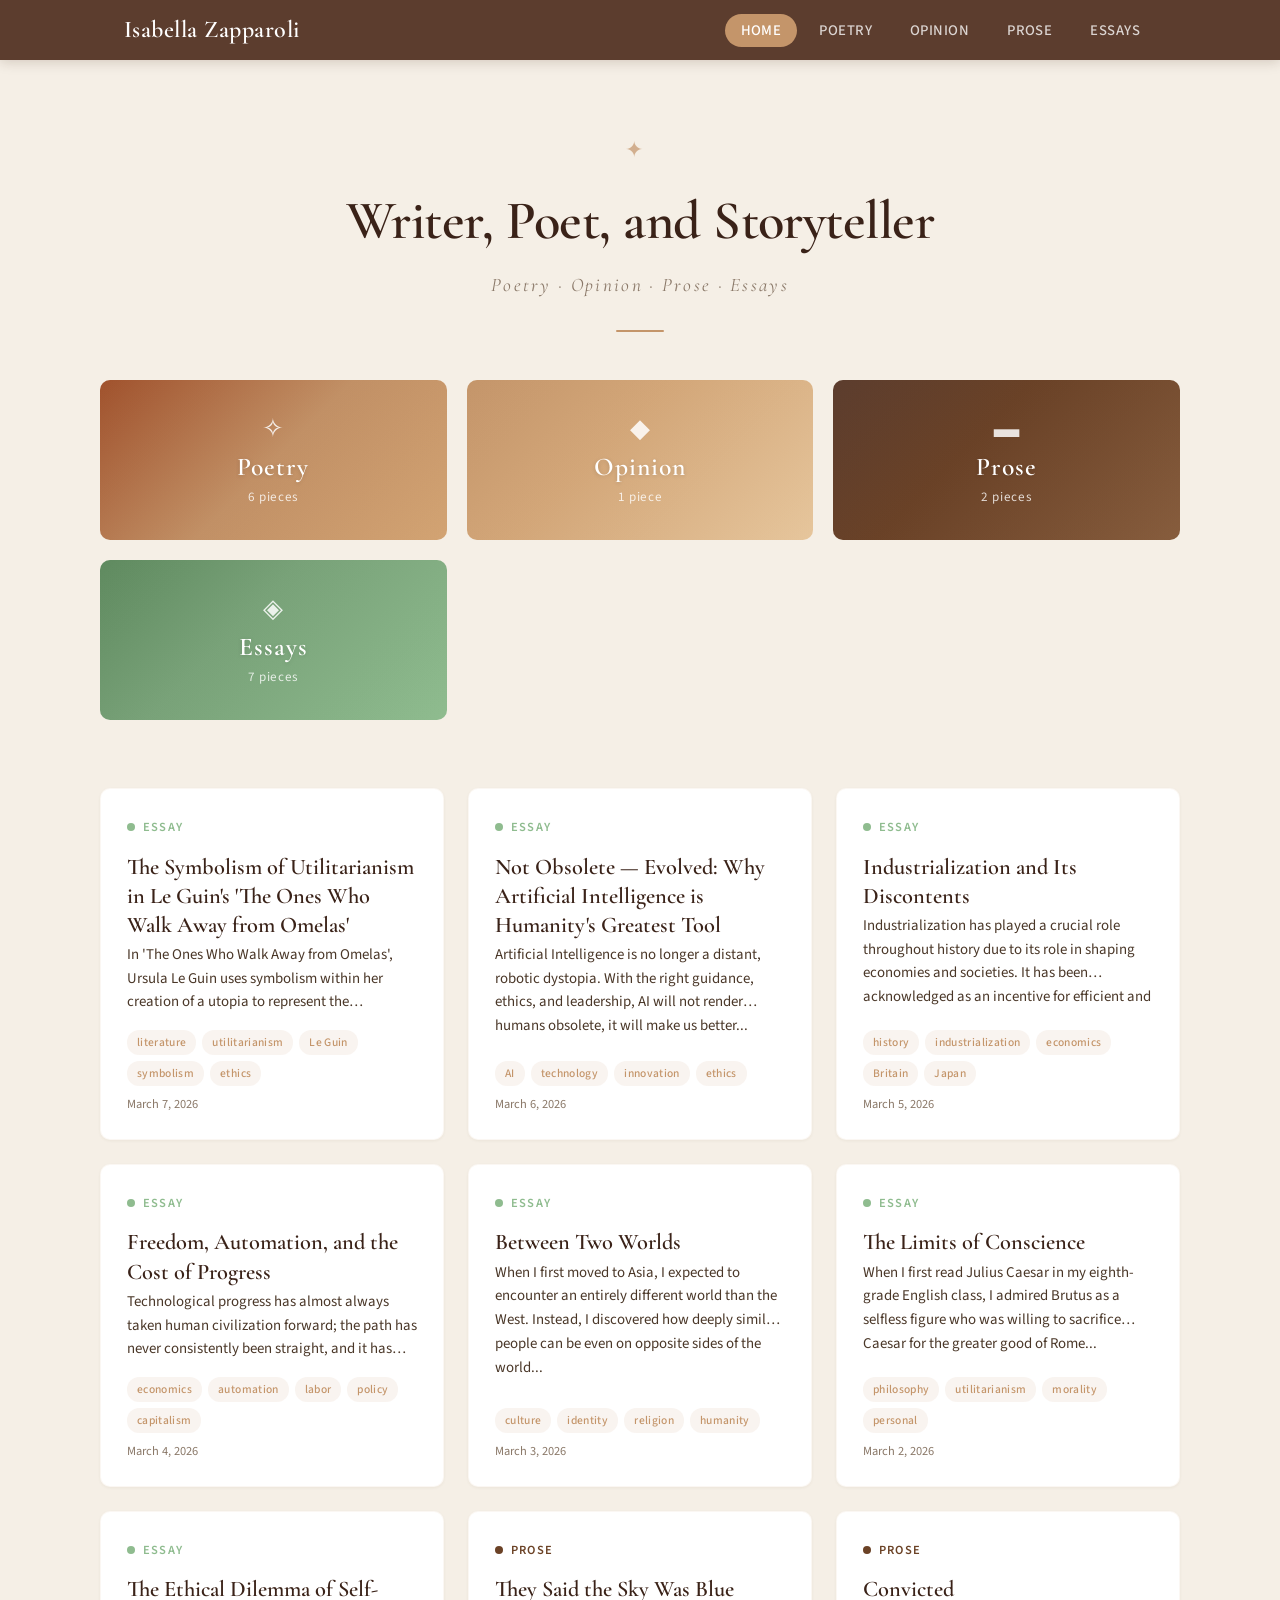
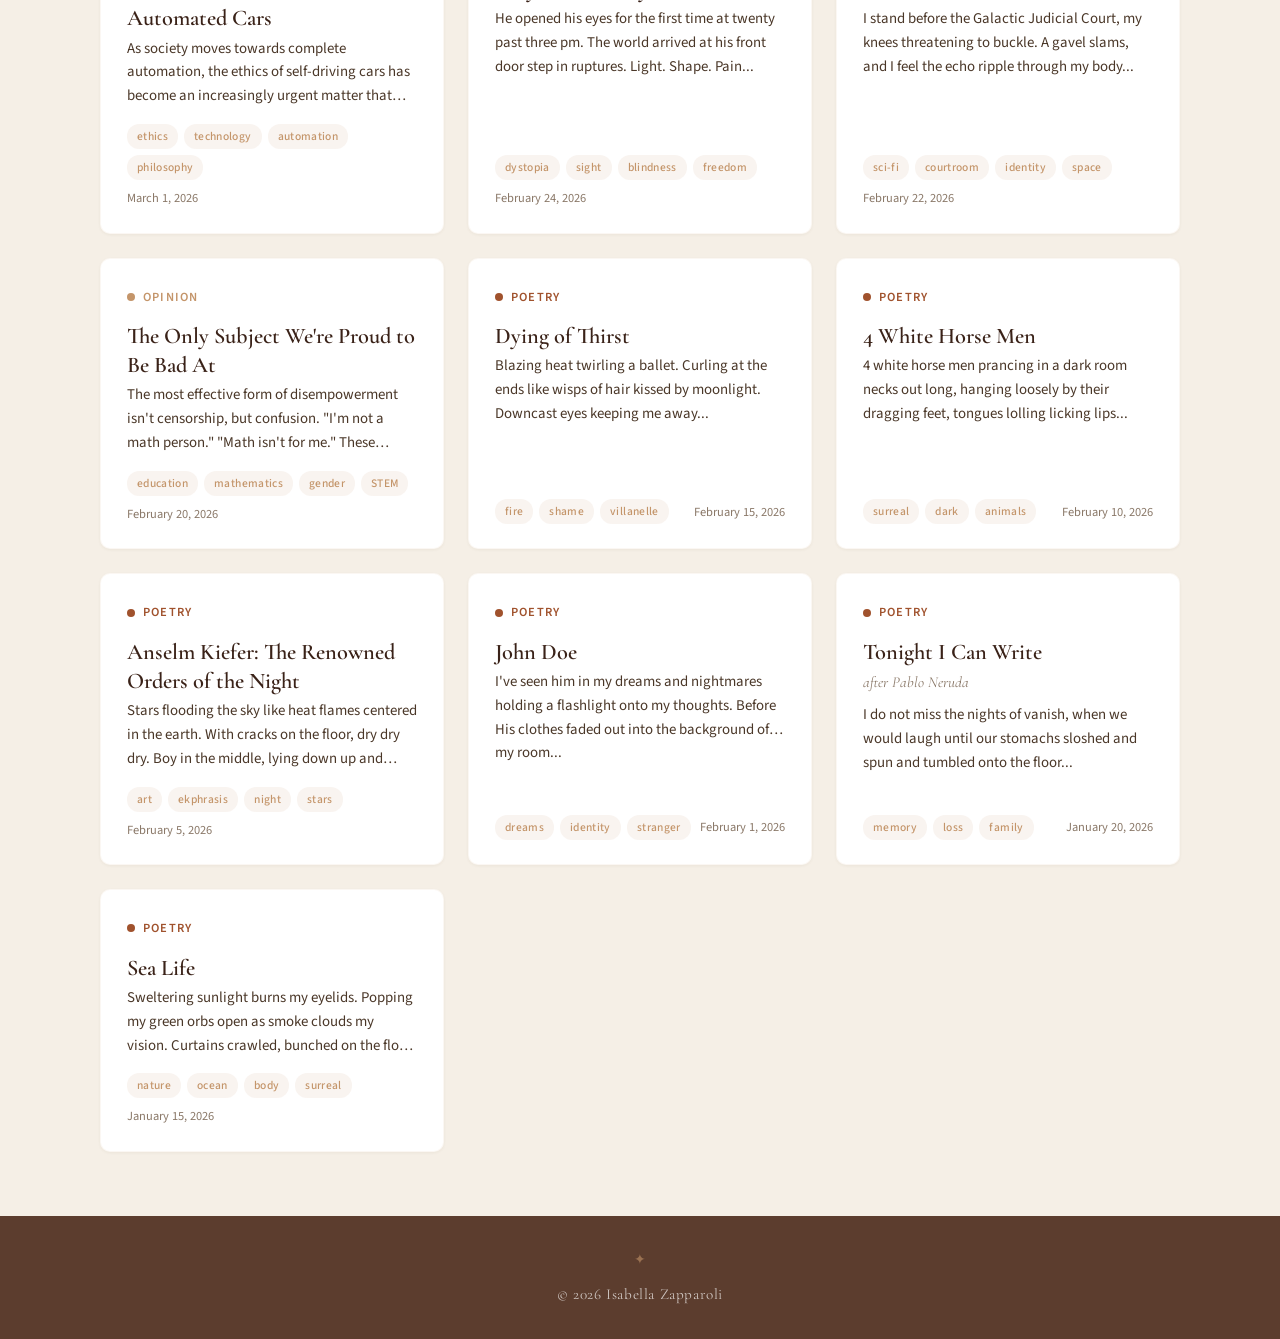
==== commit 39a9f4c6: "Add 7 essays and new Essay category to portfolio Co-Authored-By: Claude Opus 4.6 (1M context) <norep" ====
--- a/index.html
+++ b/index.html
@@ -23,6 +23,7 @@
         <li><a href="#" class="nav-link" data-filter="Poetry">Poetry</a></li>
         <li><a href="#" class="nav-link" data-filter="Opinion">Opinion</a></li>
         <li><a href="#" class="nav-link" data-filter="Prose">Prose</a></li>
+        <li><a href="#" class="nav-link" data-filter="Essay">Essays</a></li>
       </ul>
     </div>
   </nav>
@@ -32,7 +33,7 @@
     <div class="hero-inner">
       <div class="hero-ornament">✦</div>
       <h1 class="hero-title">Writer, Poet, and Storyteller</h1>
-      <p class="hero-tagline">Poetry · Opinion · Prose</p>
+      <p class="hero-tagline">Poetry · Opinion · Prose · Essays</p>
       <div class="hero-line"></div>
     </div>
   </header>
@@ -62,6 +63,14 @@
           <span class="cat-card-icon">▬</span>
           <span class="cat-card-label">Prose</span>
           <span class="cat-card-count" id="countProse">0 pieces</span>
+        </div>
+      </button>
+      <button class="cat-card cat-card--essay" data-filter="Essay">
+        <div class="cat-card-overlay"></div>
+        <div class="cat-card-content">
+          <span class="cat-card-icon">◈</span>
+          <span class="cat-card-label">Essays</span>
+          <span class="cat-card-count" id="countEssay">0 pieces</span>
         </div>
       </button>
     </div>
--- a/style.css
+++ b/style.css
@@ -253,6 +253,13 @@
   background: linear-gradient(135deg, rgba(92, 61, 46, 0.15), rgba(107, 66, 38, 0.1));
 }
 
+.cat-card--essay {
+  background: linear-gradient(135deg, #5f8a5f 0%, #7aa37a 40%, #8fbc8f 100%);
+}
+.cat-card--essay .cat-card-overlay {
+  background: linear-gradient(135deg, rgba(95, 138, 95, 0.15), rgba(143, 188, 143, 0.1));
+}
+
 .cat-card-content {
   position: relative;
   z-index: 2;
@@ -410,6 +417,7 @@
 .piece-card-dot--Poetry { background: var(--poetry); }
 .piece-card-dot--Opinion { background: var(--opinion); }
 .piece-card-dot--Prose { background: var(--prose); }
+.piece-card-dot--Essay { background: var(--essays); }
 
 .piece-card-category {
   font-family: var(--font-body);
@@ -422,6 +430,7 @@
 .piece-card-category--Poetry { color: var(--poetry); }
 .piece-card-category--Opinion { color: var(--opinion); }
 .piece-card-category--Prose { color: var(--prose); }
+.piece-card-category--Essay { color: var(--essays); }
 
 .piece-card-title {
   font-family: var(--font-display);
@@ -568,6 +577,7 @@
 .reader-cat-dot--Poetry { background: var(--poetry); }
 .reader-cat-dot--Opinion { background: var(--opinion); }
 .reader-cat-dot--Prose { background: var(--prose); }
+.reader-cat-dot--Essay { background: var(--essays); }
 
 .reader-category {
   font-family: var(--font-body);
@@ -580,6 +590,7 @@
 .reader-category--Poetry { color: var(--poetry); }
 .reader-category--Opinion { color: var(--opinion); }
 .reader-category--Prose { color: var(--prose); }
+.reader-category--Essay { color: var(--essays); }
 
 .reader-date {
   font-size: 0.78rem;
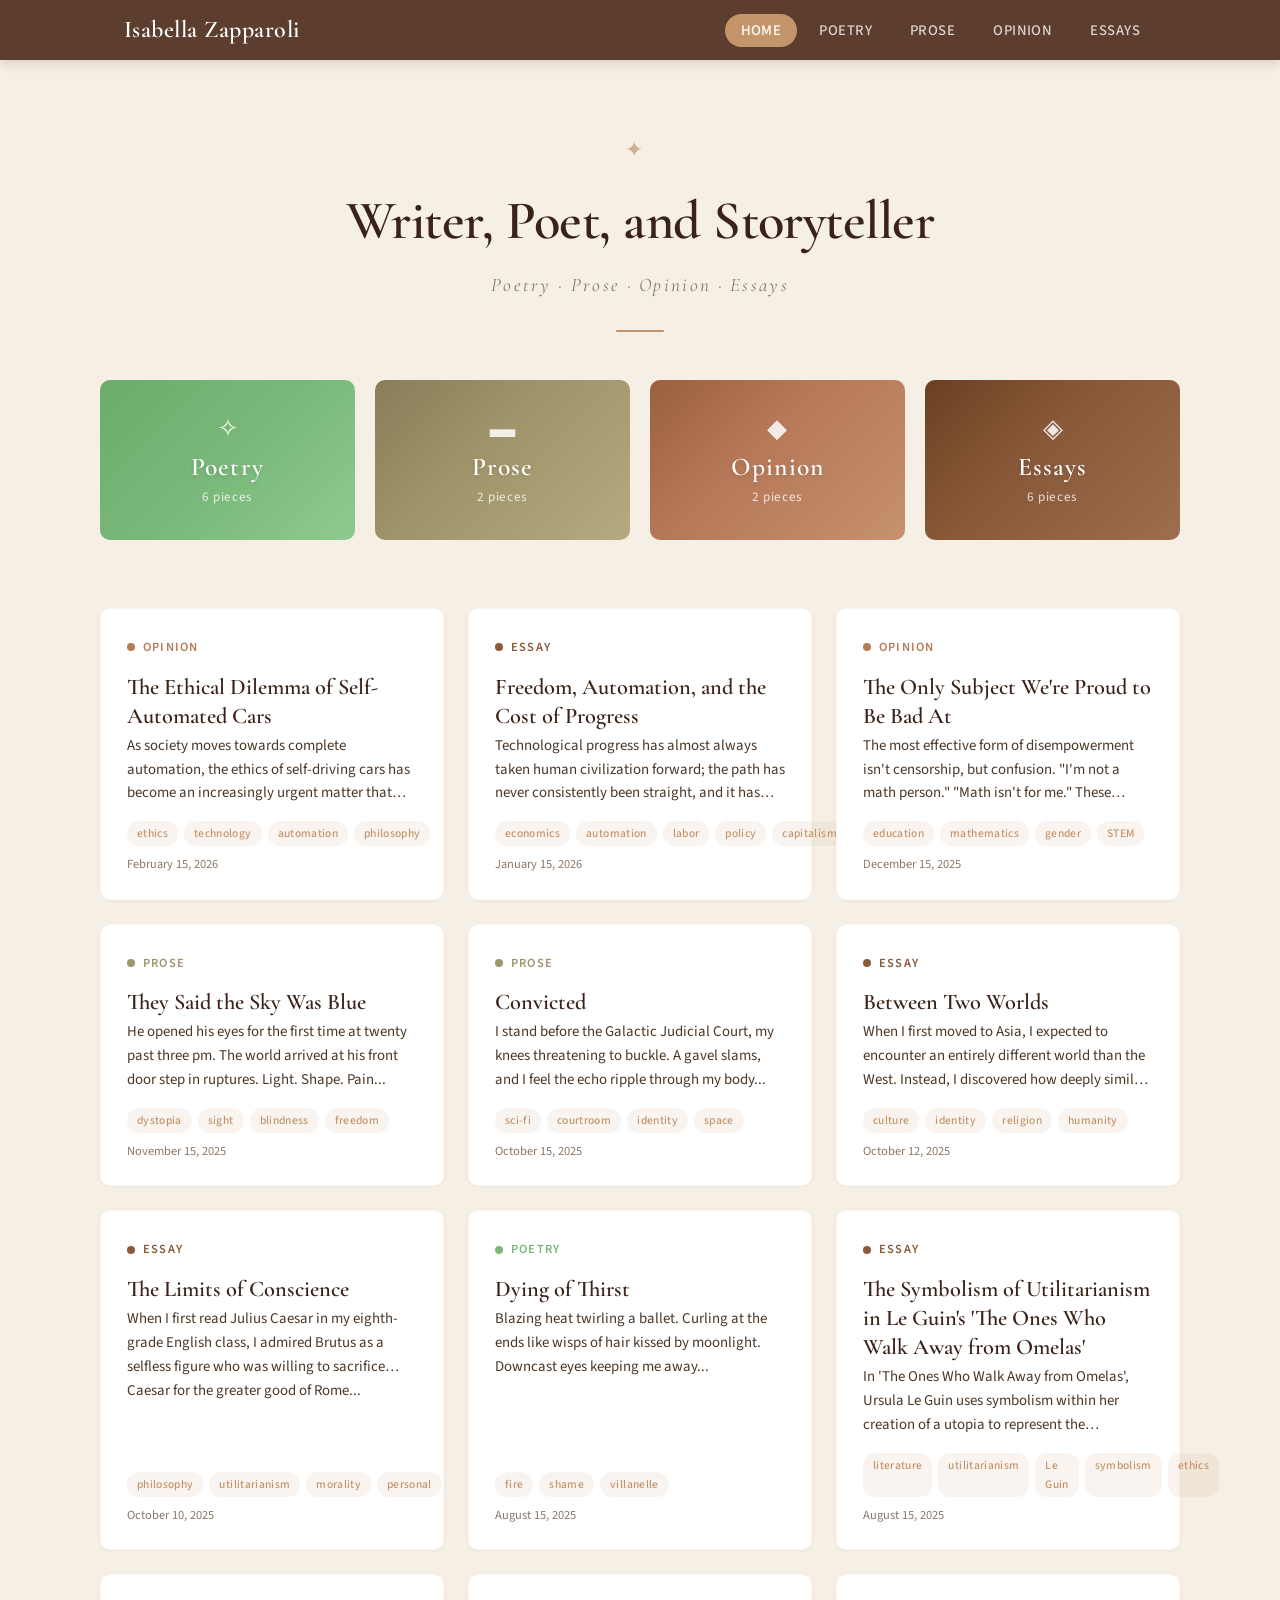
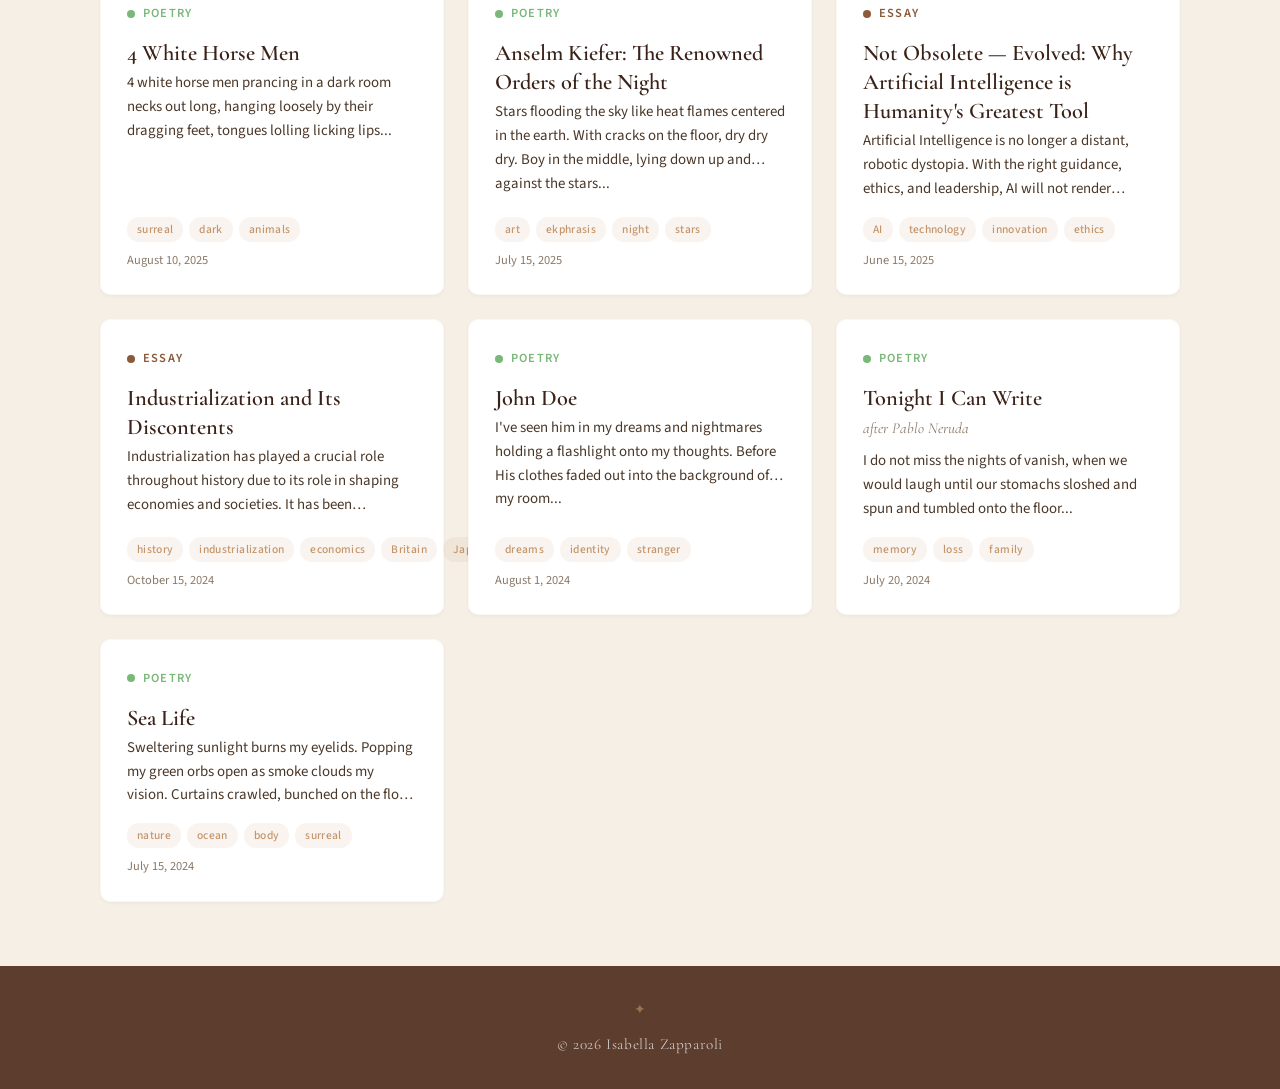
==== commit 7b234b01: "Update layout, colors, dates, and category order - Category cards in single row (4 columns) - Colors" ====
--- a/index.html
+++ b/index.html
@@ -21,8 +21,8 @@
       <ul class="nav-links" id="navLinks">
         <li><a href="#" class="nav-link active" data-filter="all">Home</a></li>
         <li><a href="#" class="nav-link" data-filter="Poetry">Poetry</a></li>
+        <li><a href="#" class="nav-link" data-filter="Prose">Prose</a></li>
         <li><a href="#" class="nav-link" data-filter="Opinion">Opinion</a></li>
-        <li><a href="#" class="nav-link" data-filter="Prose">Prose</a></li>
         <li><a href="#" class="nav-link" data-filter="Essay">Essays</a></li>
       </ul>
     </div>
@@ -33,7 +33,7 @@
     <div class="hero-inner">
       <div class="hero-ornament">✦</div>
       <h1 class="hero-title">Writer, Poet, and Storyteller</h1>
-      <p class="hero-tagline">Poetry · Opinion · Prose · Essays</p>
+      <p class="hero-tagline">Poetry · Prose · Opinion · Essays</p>
       <div class="hero-line"></div>
     </div>
   </header>
@@ -49,20 +49,20 @@
           <span class="cat-card-count" id="countPoetry">0 pieces</span>
         </div>
       </button>
+      <button class="cat-card cat-card--prose" data-filter="Prose">
+        <div class="cat-card-overlay"></div>
+        <div class="cat-card-content">
+          <span class="cat-card-icon">▬</span>
+          <span class="cat-card-label">Prose</span>
+          <span class="cat-card-count" id="countProse">0 pieces</span>
+        </div>
+      </button>
       <button class="cat-card cat-card--opinion" data-filter="Opinion">
         <div class="cat-card-overlay"></div>
         <div class="cat-card-content">
           <span class="cat-card-icon">◆</span>
           <span class="cat-card-label">Opinion</span>
           <span class="cat-card-count" id="countOpinion">0 pieces</span>
-        </div>
-      </button>
-      <button class="cat-card cat-card--prose" data-filter="Prose">
-        <div class="cat-card-overlay"></div>
-        <div class="cat-card-content">
-          <span class="cat-card-icon">▬</span>
-          <span class="cat-card-label">Prose</span>
-          <span class="cat-card-count" id="countProse">0 pieces</span>
         </div>
       </button>
       <button class="cat-card cat-card--essay" data-filter="Essay">
--- a/style.css
+++ b/style.css
@@ -16,10 +16,10 @@
   --accent:        #c4956a;
   --accent-hover:  #b07d52;
 
-  --poetry:        #a0522d;
-  --opinion:       #c4956a;
-  --prose:         #6B4226;
-  --essays:        #8fbc8f;
+  --poetry:        #7ab87a;
+  --prose:         #a0956a;
+  --opinion:       #b87a5a;
+  --essays:        #8a5a3a;
 
   --font-display:  'Cormorant Garamond', 'Georgia', serif;
   --font-body:     'Source Sans 3', 'Segoe UI', sans-serif;
@@ -193,7 +193,7 @@
   max-width: 1080px;
   margin: 0 auto;
   display: grid;
-  grid-template-columns: repeat(3, 1fr);
+  grid-template-columns: repeat(4, 1fr);
   gap: 20px;
 }
 
@@ -231,33 +231,33 @@
   opacity: 0.85;
 }
 
-/* Category card backgrounds — warm gradient overlays */
+/* Category card backgrounds — rainbow sequence: green → tan → brown → dark brown */
 .cat-card--poetry {
-  background: linear-gradient(135deg, #a0522d 0%, #c4956a 50%, #d4a574 100%);
+  background: linear-gradient(135deg, #6aad6a 0%, #7ab87a 50%, #8fc98f 100%);
 }
 .cat-card--poetry .cat-card-overlay {
-  background: linear-gradient(135deg, rgba(160, 82, 45, 0.15), rgba(196, 149, 106, 0.1));
+  background: linear-gradient(135deg, rgba(106, 173, 106, 0.15), rgba(143, 201, 143, 0.1));
+}
+
+.cat-card--prose {
+  background: linear-gradient(135deg, #8a7d5a 0%, #a0956a 40%, #b8ad82 100%);
+}
+.cat-card--prose .cat-card-overlay {
+  background: linear-gradient(135deg, rgba(138, 125, 90, 0.15), rgba(160, 149, 106, 0.1));
 }
 
 .cat-card--opinion {
-  background: linear-gradient(135deg, #c4956a 0%, #d4a87a 40%, #e8c9a0 100%);
+  background: linear-gradient(135deg, #9a6040 0%, #b87a5a 40%, #c99470 100%);
 }
 .cat-card--opinion .cat-card-overlay {
-  background: linear-gradient(135deg, rgba(196, 149, 106, 0.15), rgba(212, 168, 122, 0.1));
-}
-
-.cat-card--prose {
-  background: linear-gradient(135deg, #5C3D2E 0%, #6B4226 40%, #8a6040 100%);
-}
-.cat-card--prose .cat-card-overlay {
-  background: linear-gradient(135deg, rgba(92, 61, 46, 0.15), rgba(107, 66, 38, 0.1));
+  background: linear-gradient(135deg, rgba(154, 96, 64, 0.15), rgba(184, 122, 90, 0.1));
 }
 
 .cat-card--essay {
-  background: linear-gradient(135deg, #5f8a5f 0%, #7aa37a 40%, #8fbc8f 100%);
+  background: linear-gradient(135deg, #6a4020 0%, #8a5a3a 40%, #a07050 100%);
 }
 .cat-card--essay .cat-card-overlay {
-  background: linear-gradient(135deg, rgba(95, 138, 95, 0.15), rgba(143, 188, 143, 0.1));
+  background: linear-gradient(135deg, rgba(106, 64, 32, 0.15), rgba(138, 90, 58, 0.1));
 }
 
 .cat-card-content {
@@ -463,16 +463,16 @@
 
 .piece-card-footer {
   display: flex;
-  align-items: center;
-  justify-content: space-between;
-  flex-wrap: wrap;
+  flex-direction: column;
+  align-items: flex-start;
   gap: 8px;
 }
 
 .piece-card-tags {
   display: flex;
-  flex-wrap: wrap;
+  flex-wrap: nowrap;
   gap: 6px;
+  overflow: hidden;
 }
 
 .piece-card-tag {
@@ -762,7 +762,7 @@
   }
 
   .category-cards-inner {
-    grid-template-columns: 1fr;
+    grid-template-columns: repeat(2, 1fr);
     gap: 14px;
   }
 
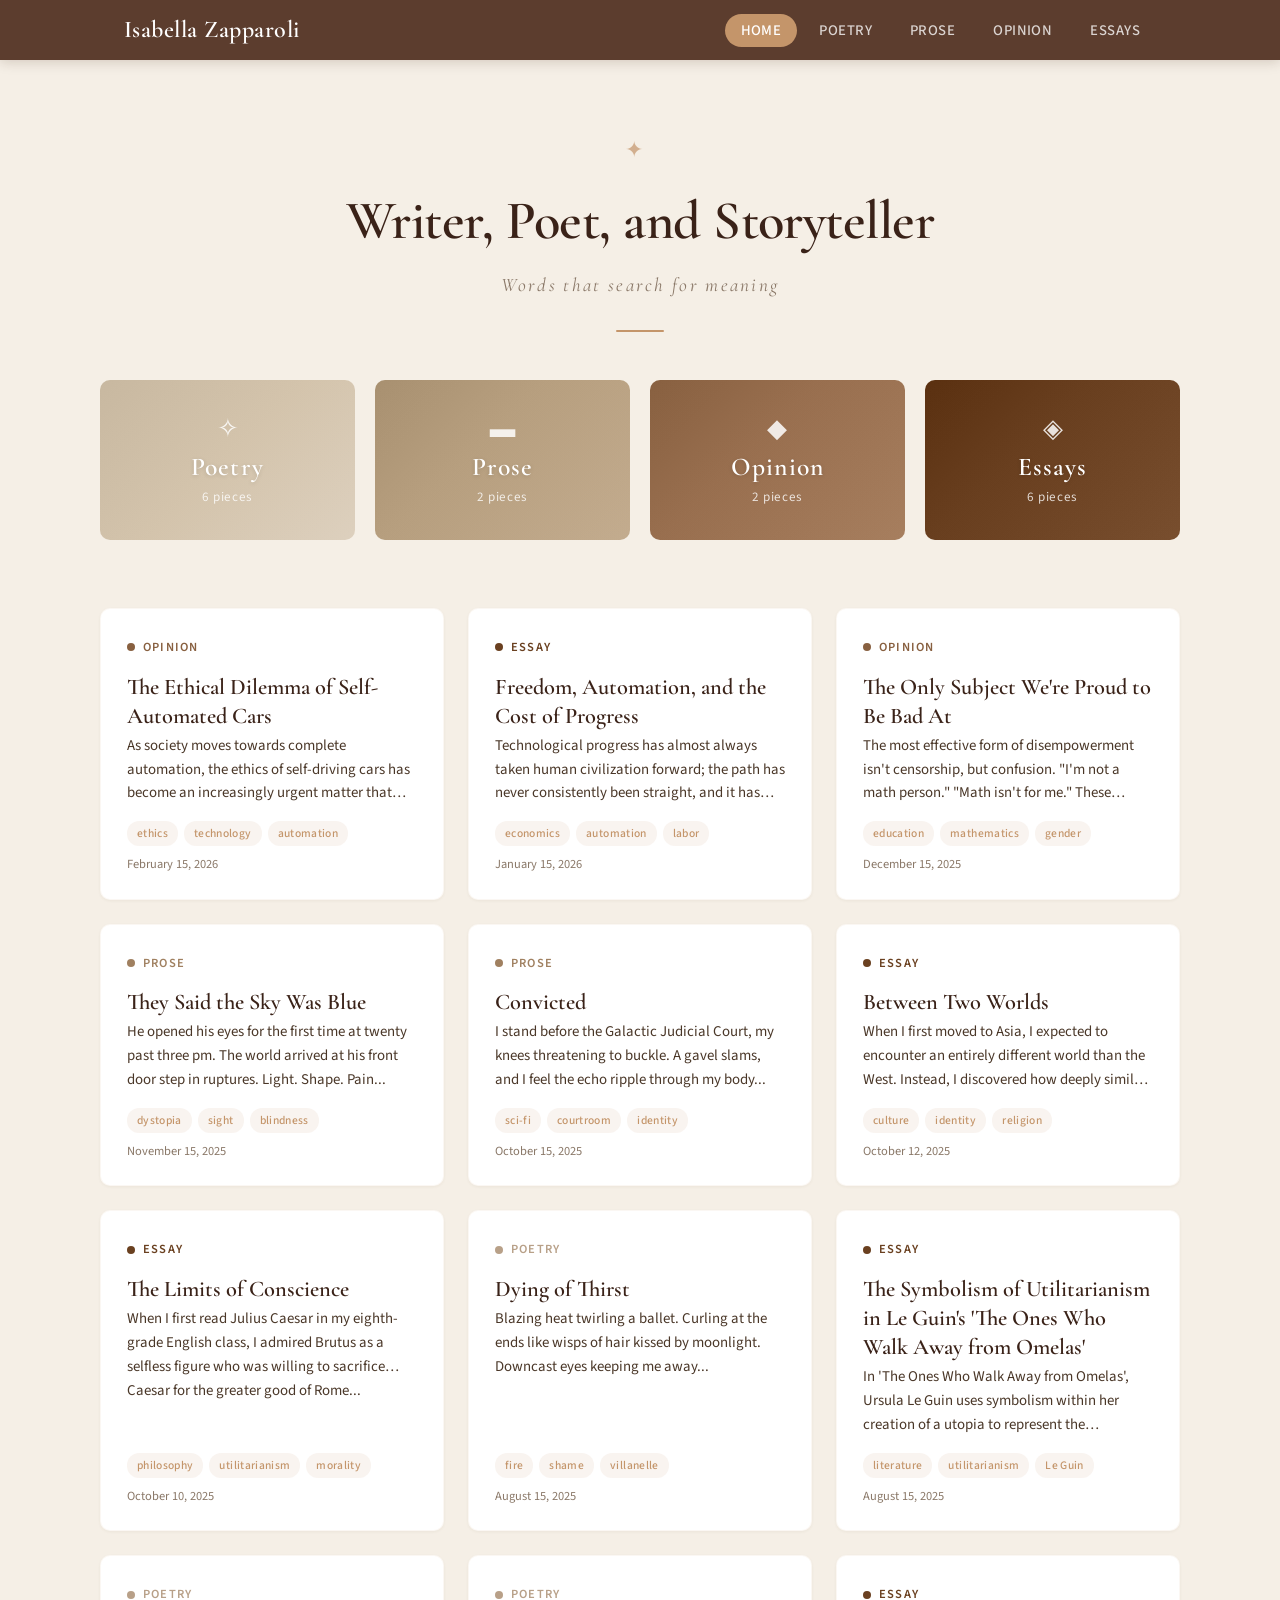
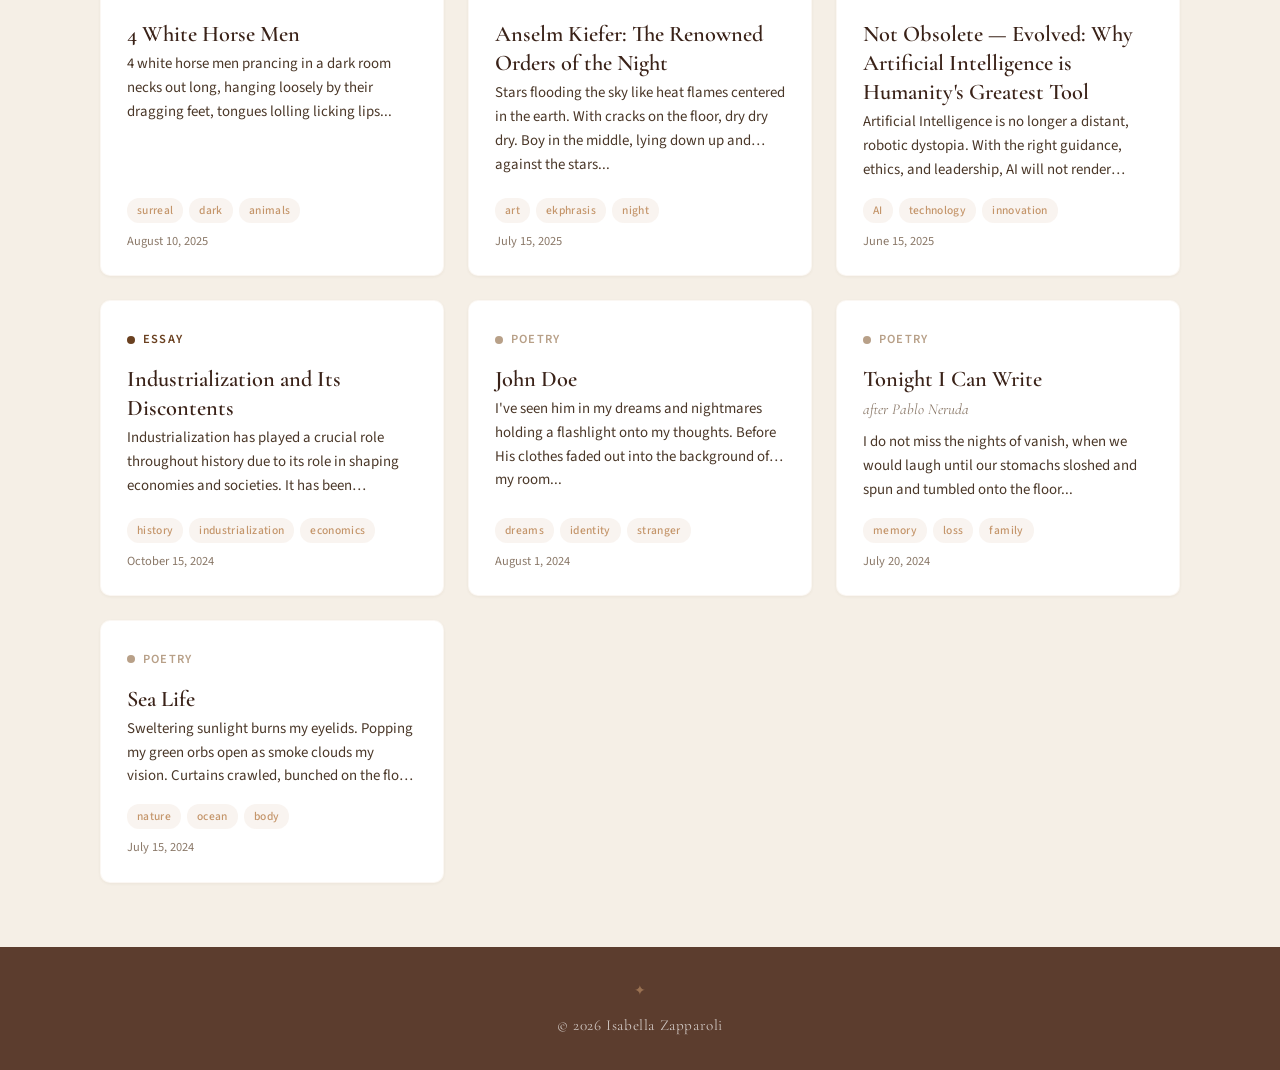
==== commit 656a115f: "Replace repetitive tagline with 'Words that search for meaning' Co-Authored-By: Claude Opus 4.6 (1M " ====
--- a/index.html
+++ b/index.html
@@ -33,7 +33,7 @@
     <div class="hero-inner">
       <div class="hero-ornament">✦</div>
       <h1 class="hero-title">Writer, Poet, and Storyteller</h1>
-      <p class="hero-tagline">Poetry · Prose · Opinion · Essays</p>
+      <p class="hero-tagline">Words that search for meaning</p>
       <div class="hero-line"></div>
     </div>
   </header>
--- a/style.css
+++ b/style.css
@@ -16,10 +16,10 @@
   --accent:        #c4956a;
   --accent-hover:  #b07d52;
 
-  --poetry:        #7ab87a;
-  --prose:         #a0956a;
-  --opinion:       #b87a5a;
-  --essays:        #8a5a3a;
+  --poetry:        #b8a088;
+  --prose:         #a08060;
+  --opinion:       #886040;
+  --essays:        #6a4020;
 
   --font-display:  'Cormorant Garamond', 'Georgia', serif;
   --font-body:     'Source Sans 3', 'Segoe UI', sans-serif;
@@ -231,33 +231,33 @@
   opacity: 0.85;
 }
 
-/* Category card backgrounds — rainbow sequence: green → tan → brown → dark brown */
+/* Category card backgrounds — light beige → brown gradient sequence */
 .cat-card--poetry {
-  background: linear-gradient(135deg, #6aad6a 0%, #7ab87a 50%, #8fc98f 100%);
+  background: linear-gradient(135deg, #c8b8a0 0%, #d4c4ac 50%, #ddd0be 100%);
 }
 .cat-card--poetry .cat-card-overlay {
-  background: linear-gradient(135deg, rgba(106, 173, 106, 0.15), rgba(143, 201, 143, 0.1));
+  background: linear-gradient(135deg, rgba(200, 184, 160, 0.15), rgba(220, 208, 190, 0.1));
 }
 
 .cat-card--prose {
-  background: linear-gradient(135deg, #8a7d5a 0%, #a0956a 40%, #b8ad82 100%);
+  background: linear-gradient(135deg, #a89070 0%, #b8a080 40%, #c4ad90 100%);
 }
 .cat-card--prose .cat-card-overlay {
-  background: linear-gradient(135deg, rgba(138, 125, 90, 0.15), rgba(160, 149, 106, 0.1));
+  background: linear-gradient(135deg, rgba(168, 144, 112, 0.15), rgba(184, 160, 128, 0.1));
 }
 
 .cat-card--opinion {
-  background: linear-gradient(135deg, #9a6040 0%, #b87a5a 40%, #c99470 100%);
+  background: linear-gradient(135deg, #886040 0%, #9a7050 40%, #a88060 100%);
 }
 .cat-card--opinion .cat-card-overlay {
-  background: linear-gradient(135deg, rgba(154, 96, 64, 0.15), rgba(184, 122, 90, 0.1));
+  background: linear-gradient(135deg, rgba(136, 96, 64, 0.15), rgba(154, 112, 80, 0.1));
 }
 
 .cat-card--essay {
-  background: linear-gradient(135deg, #6a4020 0%, #8a5a3a 40%, #a07050 100%);
+  background: linear-gradient(135deg, #5a3010 0%, #6a4020 40%, #7a5030 100%);
 }
 .cat-card--essay .cat-card-overlay {
-  background: linear-gradient(135deg, rgba(106, 64, 32, 0.15), rgba(138, 90, 58, 0.1));
+  background: linear-gradient(135deg, rgba(90, 48, 16, 0.15), rgba(106, 64, 32, 0.1));
 }
 
 .cat-card-content {
@@ -483,6 +483,8 @@
   padding: 3px 10px;
   border-radius: 12px;
   letter-spacing: 0.03em;
+  white-space: nowrap;
+  flex-shrink: 0;
 }
 
 .piece-card-date {
@@ -730,6 +732,16 @@
    RESPONSIVE
    ===================================================== */
 
+@media (max-width: 1024px) {
+  .category-cards-inner {
+    grid-template-columns: repeat(2, 1fr);
+  }
+
+  .cat-card {
+    height: 130px;
+  }
+}
+
 @media (max-width: 768px) {
   .nav-toggle {
     display: flex;
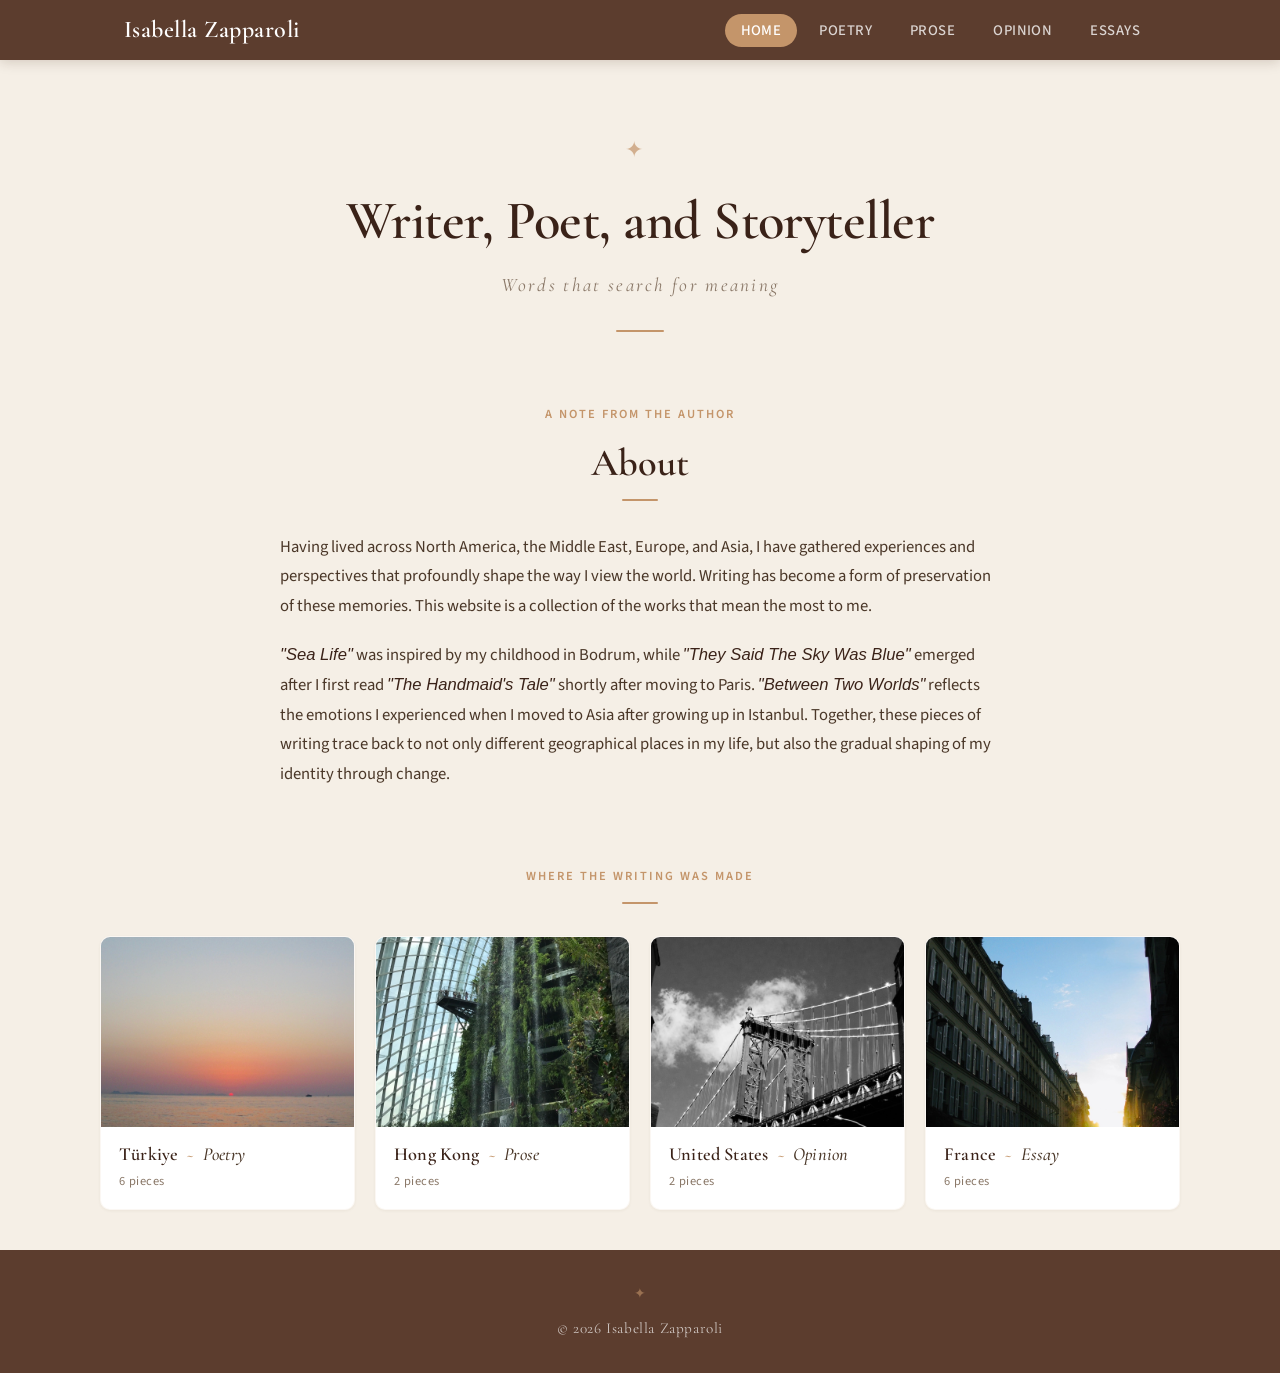
==== commit e3a944bb: "Replace home with About-first landing using country/category boxes Co-Authored-By: Claude Opus 4.7 (" ====
--- a/index.html
+++ b/index.html
@@ -8,27 +8,114 @@
   <link rel="preconnect" href="https://fonts.gstatic.com" crossorigin>
   <link href="https://fonts.googleapis.com/css2?family=Cormorant+Garamond:ital,wght@0,400;0,500;0,600;0,700;1,400;1,500;1,600&family=Source+Sans+3:ital,wght@0,300;0,400;0,500;0,600;1,400;1,500&display=swap" rel="stylesheet">
   <link rel="stylesheet" href="./style.css">
+  <style>
+    /* === About + 4-box gallery (additions for the new landing) === */
+
+    .about-section { padding: 24px 24px 56px; }
+    .about-inner { max-width: 720px; margin: 0 auto; }
+    .about-eyebrow {
+      display: block; font-family: var(--font-body);
+      font-size: 0.78rem; font-weight: 600; text-transform: uppercase;
+      letter-spacing: 0.16em; color: var(--accent);
+      text-align: center; margin-bottom: 14px;
+    }
+    .about-heading {
+      font-family: var(--font-display);
+      font-size: clamp(1.9rem, 3.4vw, 2.4rem);
+      font-weight: 600; color: var(--heading);
+      line-height: 1.25; text-align: center; margin-bottom: 12px;
+    }
+    .about-divider {
+      width: 36px; height: 2px; background: var(--accent);
+      border-radius: 1px; margin: 0 auto 32px;
+    }
+    .about-prose { font-family: var(--font-body); font-size: 1.04rem; line-height: 1.78; color: var(--body-text); }
+    .about-prose p { margin-bottom: 1.1em; }
+    .about-prose p:last-child { margin-bottom: 0; }
+    .title-em { font-style: italic; color: var(--heading); }
+
+    .gallery-section { padding: 16px 24px 40px; }
+    .gallery-inner { max-width: 1080px; margin: 0 auto; }
+    .gallery-header { text-align: center; margin-bottom: 32px; }
+    .gallery-title-eyebrow {
+      font-family: var(--font-body); font-size: 0.78rem;
+      font-weight: 600; text-transform: uppercase;
+      letter-spacing: 0.16em; color: var(--accent);
+    }
+    .gallery-title-line {
+      width: 36px; height: 2px; background: var(--accent);
+      border-radius: 1px; margin: 14px auto 0;
+    }
+    .gallery-grid { display: grid; grid-template-columns: repeat(4, 1fr); gap: 20px; }
+
+    .gallery-card {
+      position: relative; background: var(--card-bg);
+      border-radius: var(--radius); overflow: hidden;
+      box-shadow: var(--shadow-sm);
+      transition: transform var(--transition), box-shadow var(--transition);
+      border: 1px solid rgba(196, 149, 106, 0.08);
+      display: flex; flex-direction: column;
+      text-decoration: none; color: inherit; cursor: pointer;
+    }
+    .gallery-card:hover {
+      transform: translateY(-4px); box-shadow: var(--shadow-md);
+    }
+    .gallery-card.active-card {
+      box-shadow: 0 0 0 3px var(--accent), var(--shadow-md);
+      transform: translateY(-3px);
+    }
+    .gallery-photo { width: 100%; aspect-ratio: 4 / 3; overflow: hidden; background: var(--bg); }
+    .gallery-photo img {
+      width: 100%; height: 100%; object-fit: cover; display: block;
+      transition: transform 0.5s ease;
+    }
+    .gallery-card:hover .gallery-photo img { transform: scale(1.04); }
+
+    .gallery-meta { padding: 16px 18px 18px; }
+    .gallery-card-title {
+      font-family: var(--font-display); font-size: 1.15rem;
+      font-weight: 600; color: var(--heading); line-height: 1.3;
+      margin-bottom: 4px; letter-spacing: 0.01em;
+    }
+    .gallery-card-title .tilde { color: var(--accent); font-weight: 400; margin: 0 4px; }
+    .gallery-card-title .cat { font-style: italic; font-weight: 500; color: var(--body-text); }
+    .gallery-card-count {
+      font-family: var(--font-body); font-size: 0.78rem;
+      color: var(--muted); letter-spacing: 0.04em;
+    }
+
+    @media (max-width: 1024px) {
+      .gallery-grid { grid-template-columns: repeat(2, 1fr); gap: 18px; }
+    }
+    @media (max-width: 600px) {
+      .gallery-grid { grid-template-columns: 1fr; gap: 16px; }
+    }
+    @media (max-width: 480px) {
+      .about-section { padding: 16px 20px 40px; }
+      .gallery-section { padding: 8px 20px 28px; }
+    }
+  </style>
 </head>
 <body>
 
-  <!-- TOP NAV BAR -->
+  <!-- TOP NAV -->
   <nav class="top-nav" id="topNav">
     <div class="nav-inner">
-      <a href="#" class="nav-brand" data-filter="all">Isabella Zapparoli</a>
+      <a href="#" class="nav-brand" data-action="home">Isabella Zapparoli</a>
       <button class="nav-toggle" id="navToggle" aria-label="Toggle navigation">
         <span></span><span></span><span></span>
       </button>
       <ul class="nav-links" id="navLinks">
-        <li><a href="#" class="nav-link active" data-filter="all">Home</a></li>
-        <li><a href="#" class="nav-link" data-filter="Poetry">Poetry</a></li>
-        <li><a href="#" class="nav-link" data-filter="Prose">Prose</a></li>
-        <li><a href="#" class="nav-link" data-filter="Opinion">Opinion</a></li>
-        <li><a href="#" class="nav-link" data-filter="Essay">Essays</a></li>
+        <li><a href="#" class="nav-link active" data-action="home">Home</a></li>
+        <li><a href="#Poetry" class="nav-link" data-filter="Poetry">Poetry</a></li>
+        <li><a href="#Prose" class="nav-link" data-filter="Prose">Prose</a></li>
+        <li><a href="#Opinion" class="nav-link" data-filter="Opinion">Opinion</a></li>
+        <li><a href="#Essay" class="nav-link" data-filter="Essay">Essays</a></li>
       </ul>
     </div>
   </nav>
 
-  <!-- HERO SECTION -->
+  <!-- HERO -->
   <header class="hero">
     <div class="hero-inner">
       <div class="hero-ornament">✦</div>
@@ -38,45 +125,65 @@
     </div>
   </header>
 
-  <!-- CATEGORY NAVIGATION CARDS -->
-  <section class="category-cards">
-    <div class="category-cards-inner">
-      <button class="cat-card cat-card--poetry" data-filter="Poetry">
-        <div class="cat-card-overlay"></div>
-        <div class="cat-card-content">
-          <span class="cat-card-icon">✧</span>
-          <span class="cat-card-label">Poetry</span>
-          <span class="cat-card-count" id="countPoetry">0 pieces</span>
-        </div>
-      </button>
-      <button class="cat-card cat-card--prose" data-filter="Prose">
-        <div class="cat-card-overlay"></div>
-        <div class="cat-card-content">
-          <span class="cat-card-icon">▬</span>
-          <span class="cat-card-label">Prose</span>
-          <span class="cat-card-count" id="countProse">0 pieces</span>
-        </div>
-      </button>
-      <button class="cat-card cat-card--opinion" data-filter="Opinion">
-        <div class="cat-card-overlay"></div>
-        <div class="cat-card-content">
-          <span class="cat-card-icon">◆</span>
-          <span class="cat-card-label">Opinion</span>
-          <span class="cat-card-count" id="countOpinion">0 pieces</span>
-        </div>
-      </button>
-      <button class="cat-card cat-card--essay" data-filter="Essay">
-        <div class="cat-card-overlay"></div>
-        <div class="cat-card-content">
-          <span class="cat-card-icon">◈</span>
-          <span class="cat-card-label">Essays</span>
-          <span class="cat-card-count" id="countEssay">0 pieces</span>
-        </div>
-      </button>
+  <!-- ABOUT -->
+  <section class="about-section" id="aboutSection">
+    <div class="about-inner">
+      <span class="about-eyebrow">A note from the author</span>
+      <h2 class="about-heading">About</h2>
+      <div class="about-divider"></div>
+      <div class="about-prose">
+        <p>
+          Having lived across North America, the Middle East, Europe, and Asia, I have gathered experiences and perspectives that profoundly shape the way I view the world. Writing has become a form of preservation of these memories. This website is a collection of the works that mean the most to me.
+        </p>
+        <p>
+          <span class="title-em">"Sea Life"</span> was inspired by my childhood in Bodrum, while <span class="title-em">"They Said The Sky Was Blue"</span> emerged after I first read <span class="title-em">"The Handmaid's Tale"</span> shortly after moving to Paris. <span class="title-em">"Between Two Worlds"</span> reflects the emotions I experienced when I moved to Asia after growing up in Istanbul. Together, these pieces of writing trace back to not only different geographical places in my life, but also the gradual shaping of my identity through change.
+        </p>
+      </div>
     </div>
   </section>
 
-  <!-- ACTIVE FILTER INDICATOR -->
+  <!-- 4-BOX GALLERY -->
+  <section class="gallery-section">
+    <div class="gallery-inner">
+      <div class="gallery-header">
+        <span class="gallery-title-eyebrow">Where the writing was made</span>
+        <div class="gallery-title-line"></div>
+      </div>
+
+      <div class="gallery-grid">
+        <a href="#Poetry" class="gallery-card" data-filter="Poetry" aria-label="Türkiye — Poetry">
+          <div class="gallery-photo"><img src="./assets/photos/IMG_7734.jpeg" alt="Sea at dusk, distant islands"></div>
+          <div class="gallery-meta">
+            <h3 class="gallery-card-title">Türkiye <span class="tilde">~</span> <span class="cat">Poetry</span></h3>
+            <p class="gallery-card-count" data-count="Poetry">— pieces</p>
+          </div>
+        </a>
+        <a href="#Prose" class="gallery-card" data-filter="Prose" aria-label="Hong Kong — Prose">
+          <div class="gallery-photo"><img src="./assets/photos/IMG_7737.jpeg" alt="Cloud Forest, lush vertical greenery"></div>
+          <div class="gallery-meta">
+            <h3 class="gallery-card-title">Hong Kong <span class="tilde">~</span> <span class="cat">Prose</span></h3>
+            <p class="gallery-card-count" data-count="Prose">— pieces</p>
+          </div>
+        </a>
+        <a href="#Opinion" class="gallery-card" data-filter="Opinion" aria-label="United States — Opinion">
+          <div class="gallery-photo"><img src="./assets/photos/IMG_7730.jpeg" alt="Manhattan Bridge in black and white"></div>
+          <div class="gallery-meta">
+            <h3 class="gallery-card-title">United States <span class="tilde">~</span> <span class="cat">Opinion</span></h3>
+            <p class="gallery-card-count" data-count="Opinion">— pieces</p>
+          </div>
+        </a>
+        <a href="#Essay" class="gallery-card" data-filter="Essay" aria-label="France — Essay">
+          <div class="gallery-photo"><img src="./assets/photos/IMG_7732.jpeg" alt="Paris street at sunrise, lone figure"></div>
+          <div class="gallery-meta">
+            <h3 class="gallery-card-title">France <span class="tilde">~</span> <span class="cat">Essay</span></h3>
+            <p class="gallery-card-count" data-count="Essay">— pieces</p>
+          </div>
+        </a>
+      </div>
+    </div>
+  </section>
+
+  <!-- FILTER INDICATOR (hidden until a category is selected) -->
   <div class="filter-indicator" id="filterIndicator" style="display:none;">
     <div class="filter-indicator-inner">
       <span class="filter-indicator-text">Showing: <strong id="filterLabel"></strong></span>
@@ -84,11 +191,9 @@
     </div>
   </div>
 
-  <!-- WRITING FEED -->
-  <main class="feed">
-    <div class="feed-grid" id="feedGrid">
-      <!-- Cards injected by JS -->
-    </div>
+  <!-- INLINE FEED (hidden until a category is selected) -->
+  <main class="feed" id="inlineFeed" style="display:none;">
+    <div class="feed-grid" id="feedGrid"></div>
     <p class="feed-empty" id="feedEmpty" style="display:none;">No pieces found in this category.</p>
   </main>
 
@@ -97,9 +202,7 @@
     <div class="reader-backdrop" id="readerBackdrop"></div>
     <div class="reader-panel" id="readerPanel">
       <button class="reader-close" id="readerClose" aria-label="Close">×</button>
-      <div class="reader-content" id="readerContent">
-        <!-- Filled by JS -->
-      </div>
+      <div class="reader-content" id="readerContent"></div>
     </div>
   </div>
 
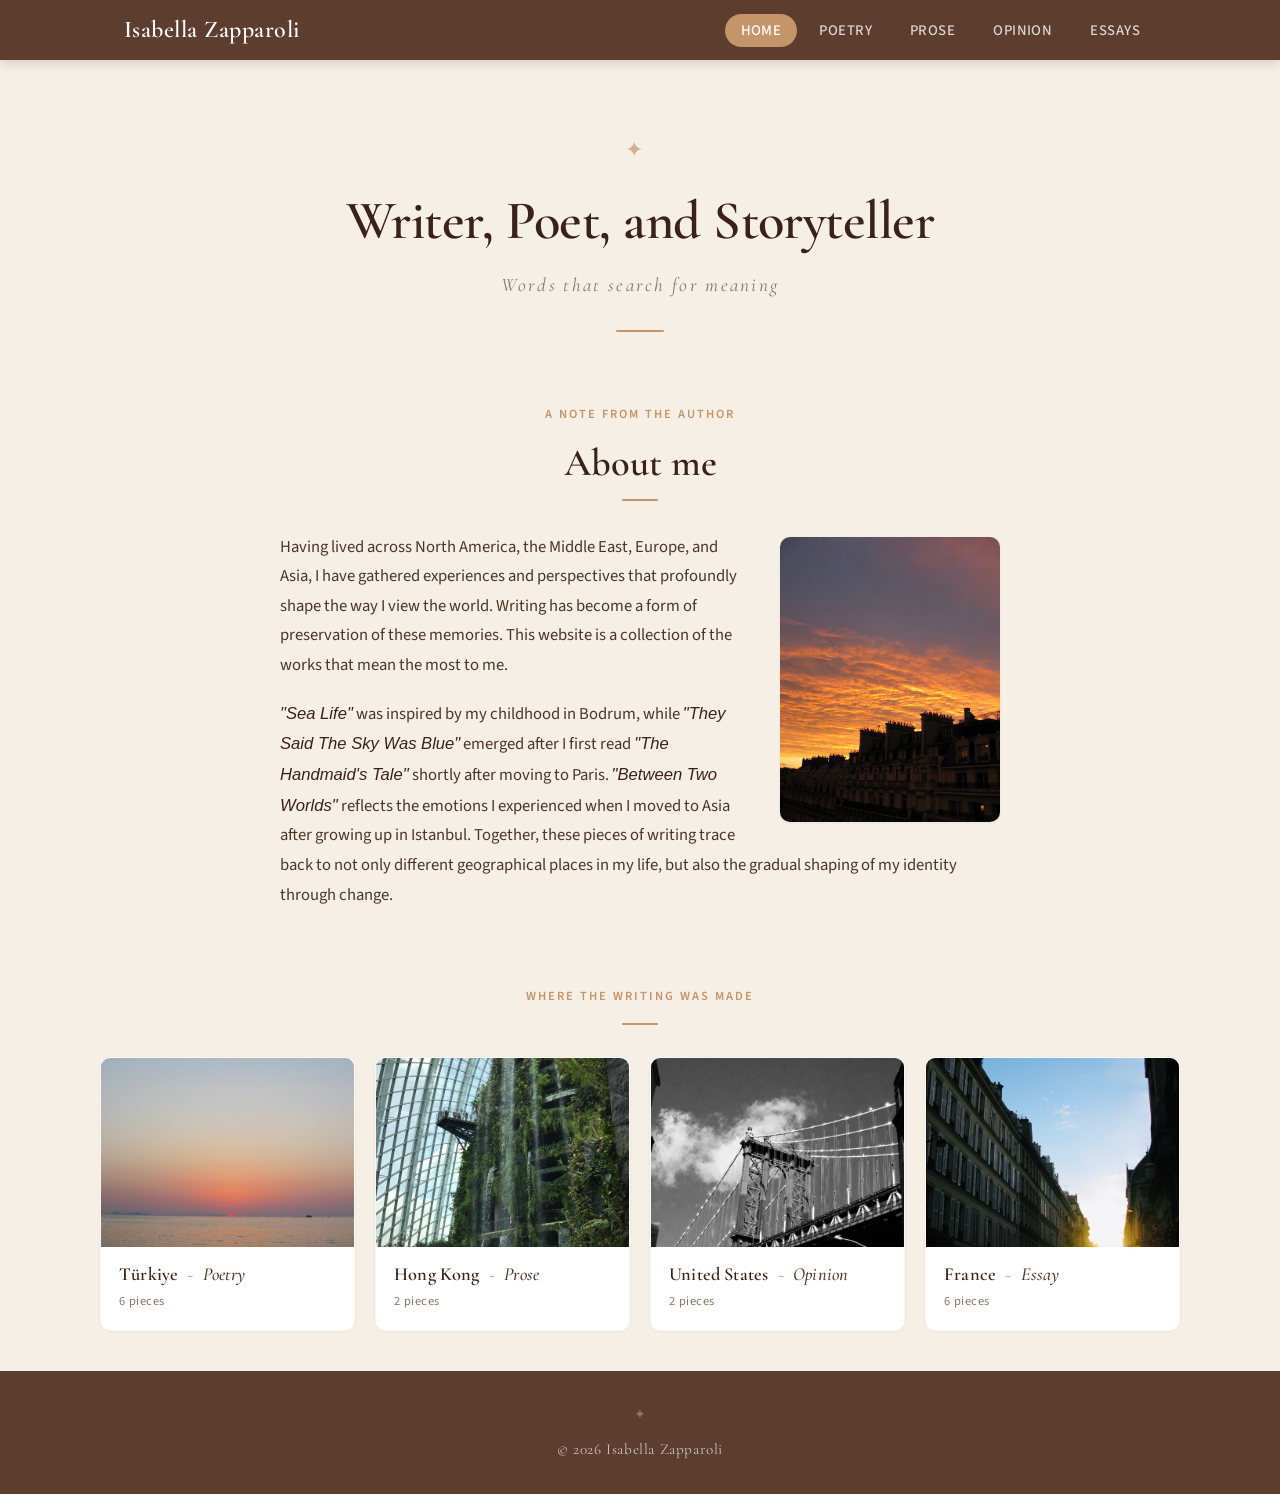
==== commit abfbd012: "Add 5th photo next to About prose, rename heading to 'About me' Co-Authored-By: Claude Opus 4.7 (1M " ====
--- a/index.html
+++ b/index.html
@@ -32,7 +32,19 @@
     .about-prose { font-family: var(--font-body); font-size: 1.04rem; line-height: 1.78; color: var(--body-text); }
     .about-prose p { margin-bottom: 1.1em; }
     .about-prose p:last-child { margin-bottom: 0; }
+    .about-prose::after { content: ""; display: block; clear: both; }
     .title-em { font-style: italic; color: var(--heading); }
+
+    .about-photo {
+      float: right;
+      width: 220px;
+      max-width: 40%;
+      margin: 4px 0 14px 28px;
+      border-radius: var(--radius);
+      overflow: hidden;
+      box-shadow: var(--shadow-sm);
+    }
+    .about-photo img { display: block; width: 100%; height: auto; }
 
     .gallery-section { padding: 16px 24px 40px; }
     .gallery-inner { max-width: 1080px; margin: 0 auto; }
@@ -89,6 +101,14 @@
     }
     @media (max-width: 600px) {
       .gallery-grid { grid-template-columns: 1fr; gap: 16px; }
+    }
+    @media (max-width: 600px) {
+      .about-photo {
+        float: none;
+        margin: 0 auto 20px;
+        width: 70%;
+        max-width: 280px;
+      }
     }
     @media (max-width: 480px) {
       .about-section { padding: 16px 20px 40px; }
@@ -129,9 +149,12 @@
   <section class="about-section" id="aboutSection">
     <div class="about-inner">
       <span class="about-eyebrow">A note from the author</span>
-      <h2 class="about-heading">About</h2>
+      <h2 class="about-heading">About me</h2>
       <div class="about-divider"></div>
       <div class="about-prose">
+        <figure class="about-photo">
+          <img src="./assets/photos/IMG_7733.jpeg" alt="Paris rooftops at sunset">
+        </figure>
         <p>
           Having lived across North America, the Middle East, Europe, and Asia, I have gathered experiences and perspectives that profoundly shape the way I view the world. Writing has become a form of preservation of these memories. This website is a collection of the works that mean the most to me.
         </p>
